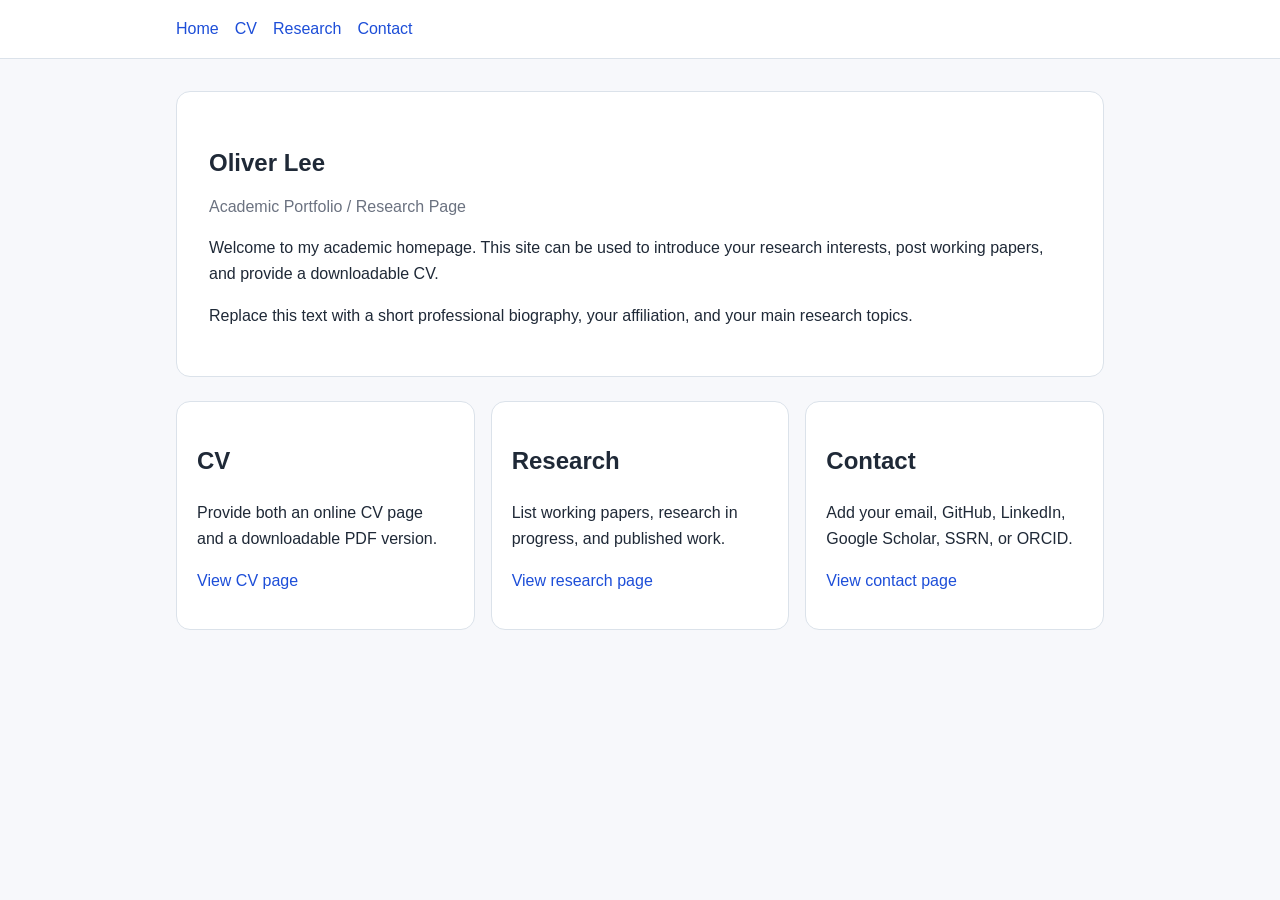
==== index.html @ 4c390fbf "first commit" ====
<!DOCTYPE html>
<html lang="en">
<head>
  <meta charset="UTF-8" />
  <meta name="viewport" content="width=device-width, initial-scale=1.0" />
  <title>Oliver Lee | Academic Portfolio</title>
  <link rel="stylesheet" href="assets/style.css" />
</head>
<body>
  <header class="site-header">
    <nav>
      <a href="index.html">Home</a>
      <a href="cv.html">CV</a>
      <a href="research.html">Research</a>
      <a href="contact.html">Contact</a>
    </nav>
  </header>

  <main class="container">
    <section class="hero">
      <h1>Oliver Lee</h1>
      <p class="tagline">Academic Portfolio / Research Page</p>
      <p>
        Welcome to my academic homepage. This site can be used to introduce your
        research interests, post working papers, and provide a downloadable CV.
      </p>
      <p>
        Replace this text with a short professional biography, your affiliation,
        and your main research topics.
      </p>
    </section>

    <section class="card-grid">
      <article class="card">
        <h2>CV</h2>
        <p>Provide both an online CV page and a downloadable PDF version.</p>
        <p><a href="cv.html">View CV page</a></p>
      </article>

      <article class="card">
        <h2>Research</h2>
        <p>List working papers, research in progress, and published work.</p>
        <p><a href="research.html">View research page</a></p>
      </article>

      <article class="card">
        <h2>Contact</h2>
        <p>Add your email, GitHub, LinkedIn, Google Scholar, SSRN, or ORCID.</p>
        <p><a href="contact.html">View contact page</a></p>
      </article>
    </section>
  </main>
</body>
</html>
---- assets/style.css ----
:root {
  --bg: #f7f8fb;
  --text: #1f2937;
  --muted: #6b7280;
  --card: #ffffff;
  --border: #dbe2ea;
  --link: #1d4ed8;
}

* { box-sizing: border-box; }
body {
  margin: 0;
  font-family: -apple-system, BlinkMacSystemFont, "Segoe UI", Roboto, Helvetica, Arial, sans-serif;
  background: var(--bg);
  color: var(--text);
  line-height: 1.6;
}
.site-header {
  background: #fff;
  border-bottom: 1px solid var(--border);
}
nav {
  max-width: 960px;
  margin: 0 auto;
  padding: 1rem;
  display: flex;
  gap: 1rem;
}
a { color: var(--link); text-decoration: none; }
a:hover { text-decoration: underline; }
.container {
  max-width: 960px;
  margin: 0 auto;
  padding: 2rem 1rem 4rem;
}
.narrow { max-width: 760px; }
.hero {
  background: var(--card);
  border: 1px solid var(--border);
  border-radius: 14px;
  padding: 2rem;
}
.tagline { color: var(--muted); margin-top: -0.5rem; }
.card-grid {
  display: grid;
  grid-template-columns: repeat(auto-fit, minmax(220px, 1fr));
  gap: 1rem;
  margin-top: 1.5rem;
}
.card, .paper {
  background: var(--card);
  border: 1px solid var(--border);
  border-radius: 14px;
  padding: 1.25rem;
}
code {
  background: #eef2ff;
  padding: 0.15rem 0.35rem;
  border-radius: 6px;
}
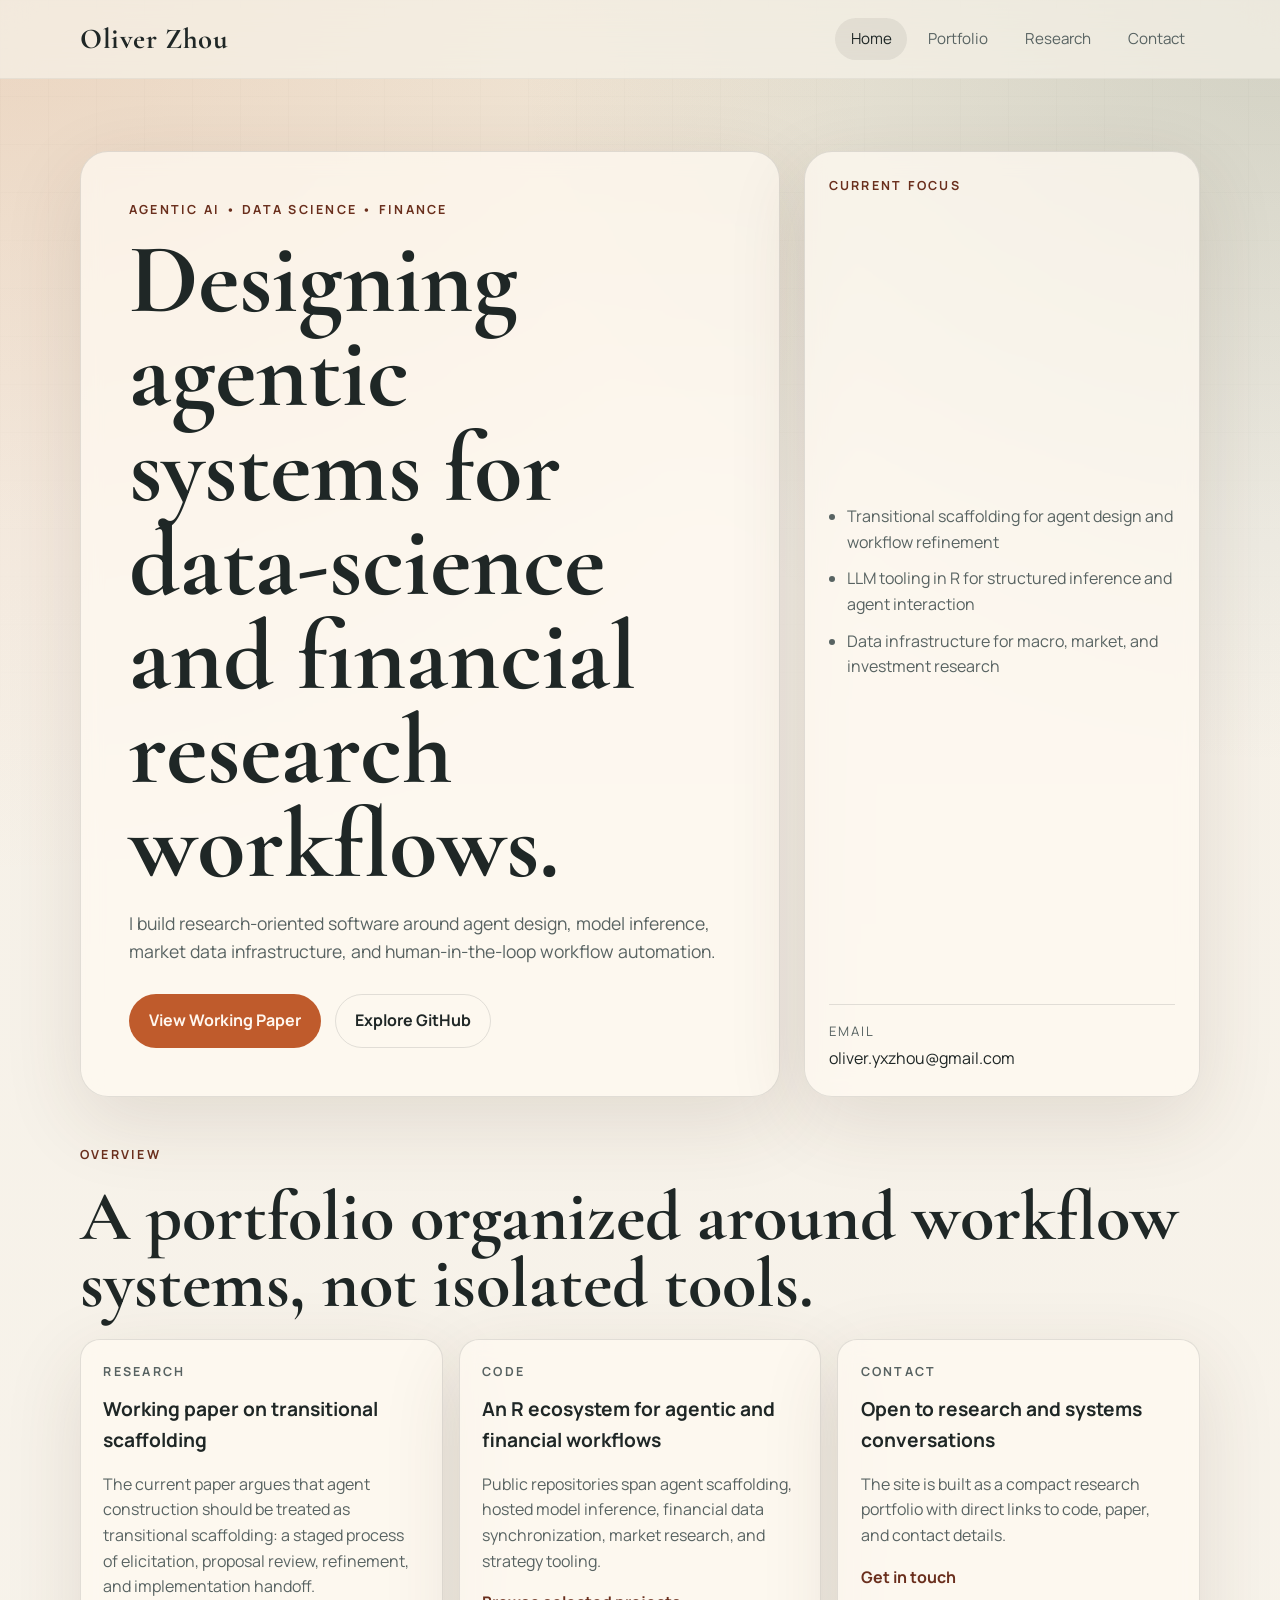
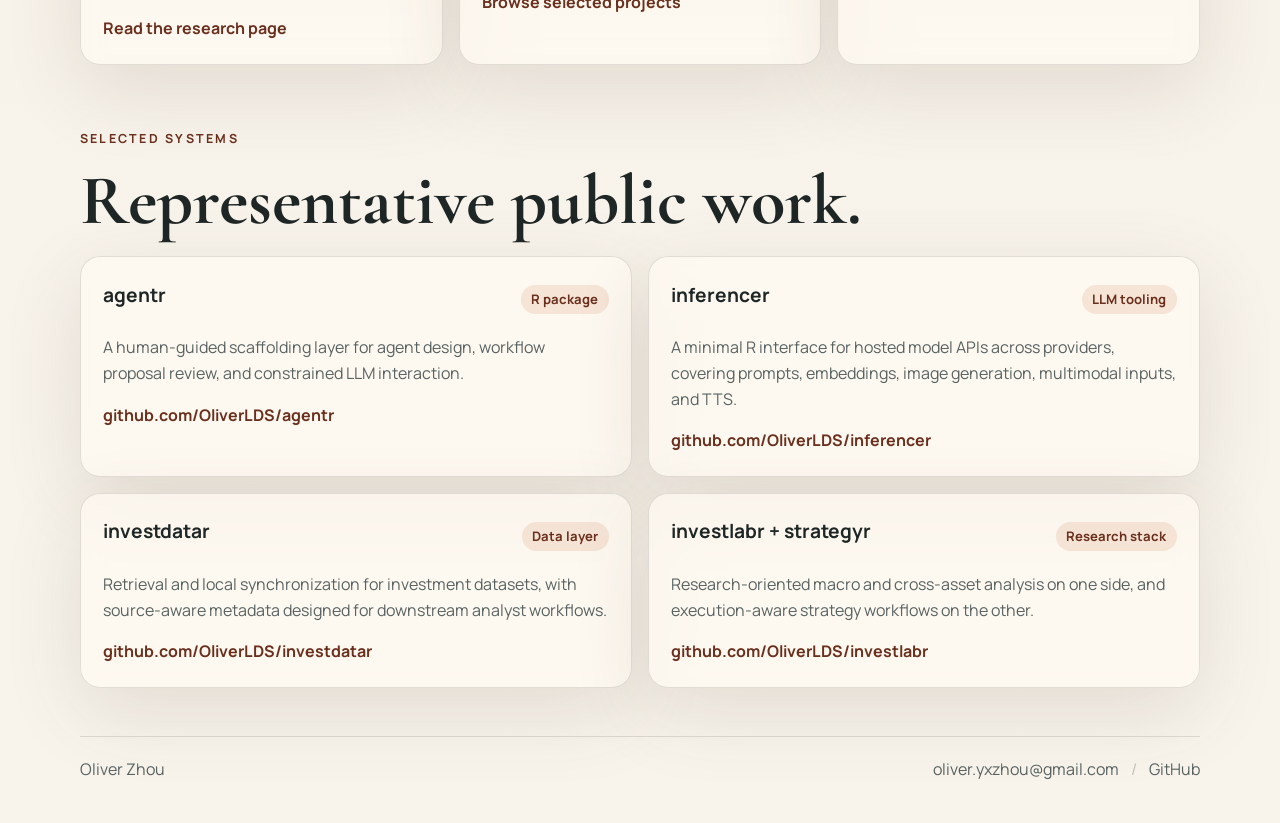
==== commit d1506563: "Refactor site into portfolio homepage" ====
--- a/index.html
+++ b/index.html
@@ -3,52 +3,170 @@
 <head>
   <meta charset="UTF-8" />
   <meta name="viewport" content="width=device-width, initial-scale=1.0" />
-  <title>Oliver Lee | Academic Portfolio</title>
+  <title>Oliver Zhou | Portfolio</title>
+  <meta
+    name="description"
+    content="Oliver Zhou builds agentic AI systems for data science, financial research, and workflow automation."
+  />
+  <link rel="preconnect" href="https://fonts.googleapis.com" />
+  <link rel="preconnect" href="https://fonts.gstatic.com" crossorigin />
+  <link
+    href="https://fonts.googleapis.com/css2?family=Manrope:wght@400;500;600;700;800&amp;family=Cormorant+Garamond:wght@500;600;700&amp;display=swap"
+    rel="stylesheet"
+  />
   <link rel="stylesheet" href="assets/style.css" />
 </head>
 <body>
   <header class="site-header">
-    <nav>
-      <a href="index.html">Home</a>
-      <a href="cv.html">CV</a>
-      <a href="research.html">Research</a>
-      <a href="contact.html">Contact</a>
+    <nav class="site-nav">
+      <a class="brand" href="index.html">Oliver Zhou</a>
+      <div class="nav-links">
+        <a href="index.html" aria-current="page">Home</a>
+        <a href="cv.html">Portfolio</a>
+        <a href="research.html">Research</a>
+        <a href="contact.html">Contact</a>
+      </div>
     </nav>
   </header>
 
-  <main class="container">
-    <section class="hero">
-      <h1>Oliver Lee</h1>
-      <p class="tagline">Academic Portfolio / Research Page</p>
-      <p>
-        Welcome to my academic homepage. This site can be used to introduce your
-        research interests, post working papers, and provide a downloadable CV.
-      </p>
-      <p>
-        Replace this text with a short professional biography, your affiliation,
-        and your main research topics.
-      </p>
+  <main>
+    <section class="hero-shell">
+      <div class="hero-grid container">
+        <div class="hero-copy reveal">
+          <p class="eyebrow">Agentic AI • Data Science • Finance</p>
+          <h1>Designing agentic systems for data-science and financial research workflows.</h1>
+          <p class="lead">
+            I build research-oriented software around agent design, model inference,
+            market data infrastructure, and human-in-the-loop workflow automation.
+          </p>
+          <div class="hero-actions">
+            <a class="button button-primary" href="research.html">View Working Paper</a>
+            <a class="button button-secondary" href="https://github.com/OliverLDS">Explore GitHub</a>
+          </div>
+        </div>
+
+        <aside class="hero-panel reveal">
+          <p class="panel-label">Current Focus</p>
+          <ul class="signal-list">
+            <li>Transitional scaffolding for agent design and workflow refinement</li>
+            <li>LLM tooling in R for structured inference and agent interaction</li>
+            <li>Data infrastructure for macro, market, and investment research</li>
+          </ul>
+          <div class="contact-chip">
+            <span>Email</span>
+            <a href="mailto:oliver.yxzhou@gmail.com">oliver.yxzhou@gmail.com</a>
+          </div>
+        </aside>
+      </div>
     </section>
 
-    <section class="card-grid">
-      <article class="card">
-        <h2>CV</h2>
-        <p>Provide both an online CV page and a downloadable PDF version.</p>
-        <p><a href="cv.html">View CV page</a></p>
-      </article>
+    <section class="container section">
+      <div class="section-heading reveal">
+        <p class="eyebrow">Overview</p>
+        <h2>A portfolio organized around workflow systems, not isolated tools.</h2>
+      </div>
 
-      <article class="card">
-        <h2>Research</h2>
-        <p>List working papers, research in progress, and published work.</p>
-        <p><a href="research.html">View research page</a></p>
-      </article>
+      <div class="feature-grid">
+        <article class="feature-card reveal">
+          <p class="card-kicker">Research</p>
+          <h3>Working paper on transitional scaffolding</h3>
+          <p>
+            The current paper argues that agent construction should be treated as
+            transitional scaffolding: a staged process of elicitation, proposal
+            review, refinement, and implementation handoff.
+          </p>
+          <a href="research.html">Read the research page</a>
+        </article>
 
-      <article class="card">
-        <h2>Contact</h2>
-        <p>Add your email, GitHub, LinkedIn, Google Scholar, SSRN, or ORCID.</p>
-        <p><a href="contact.html">View contact page</a></p>
-      </article>
+        <article class="feature-card reveal">
+          <p class="card-kicker">Code</p>
+          <h3>An R ecosystem for agentic and financial workflows</h3>
+          <p>
+            Public repositories span agent scaffolding, hosted model inference,
+            financial data synchronization, market research, and strategy tooling.
+          </p>
+          <a href="cv.html">Browse selected projects</a>
+        </article>
+
+        <article class="feature-card reveal">
+          <p class="card-kicker">Contact</p>
+          <h3>Open to research and systems conversations</h3>
+          <p>
+            The site is built as a compact research portfolio with direct links to
+            code, paper, and contact details.
+          </p>
+          <a href="contact.html">Get in touch</a>
+        </article>
+      </div>
+    </section>
+
+    <section class="container section">
+      <div class="section-heading reveal">
+        <p class="eyebrow">Selected Systems</p>
+        <h2>Representative public work.</h2>
+      </div>
+
+      <div class="project-grid">
+        <article class="project-card reveal">
+          <div class="project-topline">
+            <h3>agentr</h3>
+            <span>R package</span>
+          </div>
+          <p>
+            A human-guided scaffolding layer for agent design, workflow proposal
+            review, and constrained LLM interaction.
+          </p>
+          <a href="https://github.com/OliverLDS/agentr">github.com/OliverLDS/agentr</a>
+        </article>
+
+        <article class="project-card reveal">
+          <div class="project-topline">
+            <h3>inferencer</h3>
+            <span>LLM tooling</span>
+          </div>
+          <p>
+            A minimal R interface for hosted model APIs across providers, covering
+            prompts, embeddings, image generation, multimodal inputs, and TTS.
+          </p>
+          <a href="https://github.com/OliverLDS/inferencer">github.com/OliverLDS/inferencer</a>
+        </article>
+
+        <article class="project-card reveal">
+          <div class="project-topline">
+            <h3>investdatar</h3>
+            <span>Data layer</span>
+          </div>
+          <p>
+            Retrieval and local synchronization for investment datasets, with
+            source-aware metadata designed for downstream analyst workflows.
+          </p>
+          <a href="https://github.com/OliverLDS/investdatar">github.com/OliverLDS/investdatar</a>
+        </article>
+
+        <article class="project-card reveal">
+          <div class="project-topline">
+            <h3>investlabr + strategyr</h3>
+            <span>Research stack</span>
+          </div>
+          <p>
+            Research-oriented macro and cross-asset analysis on one side, and
+            execution-aware strategy workflows on the other.
+          </p>
+          <a href="https://github.com/OliverLDS/investlabr">github.com/OliverLDS/investlabr</a>
+        </article>
+      </div>
     </section>
   </main>
+
+  <footer class="site-footer">
+    <div class="container footer-inner">
+      <p>Oliver Zhou</p>
+      <p>
+        <a href="mailto:oliver.yxzhou@gmail.com">oliver.yxzhou@gmail.com</a>
+        <span class="footer-sep">/</span>
+        <a href="https://github.com/OliverLDS">GitHub</a>
+      </p>
+    </div>
+  </footer>
 </body>
 </html>
--- a/assets/style.css
+++ b/assets/style.css
@@ -1,60 +1,469 @@
 :root {
-  --bg: #f7f8fb;
-  --text: #1f2937;
-  --muted: #6b7280;
-  --card: #ffffff;
-  --border: #dbe2ea;
-  --link: #1d4ed8;
-}
-
-* { box-sizing: border-box; }
+  --bg: #f6f1e8;
+  --surface: rgba(255, 250, 242, 0.72);
+  --surface-strong: #fffaf2;
+  --surface-dark: #1f2d2a;
+  --text: #1f2726;
+  --muted: #586362;
+  --line: rgba(31, 39, 38, 0.12);
+  --accent: #bf5b2c;
+  --accent-soft: rgba(191, 91, 44, 0.13);
+  --accent-deep: #6a2f1d;
+  --shadow: 0 24px 80px rgba(71, 49, 30, 0.12);
+  --radius-lg: 28px;
+  --radius-md: 20px;
+  --radius-sm: 14px;
+  --container: 1120px;
+}
+
+* {
+  box-sizing: border-box;
+}
+
+html {
+  scroll-behavior: smooth;
+}
+
 body {
   margin: 0;
-  font-family: -apple-system, BlinkMacSystemFont, "Segoe UI", Roboto, Helvetica, Arial, sans-serif;
-  background: var(--bg);
   color: var(--text);
+  font-family: "Manrope", "Avenir Next", "Helvetica Neue", sans-serif;
   line-height: 1.6;
-}
+  background:
+    radial-gradient(circle at top left, rgba(214, 131, 87, 0.18), transparent 32%),
+    radial-gradient(circle at top right, rgba(53, 89, 83, 0.16), transparent 28%),
+    linear-gradient(180deg, #efe7d7 0%, #f6f1e8 22%, #f8f4ec 100%);
+  min-height: 100vh;
+}
+
+body::before {
+  content: "";
+  position: fixed;
+  inset: 0;
+  pointer-events: none;
+  background-image:
+    linear-gradient(rgba(31, 39, 38, 0.03) 1px, transparent 1px),
+    linear-gradient(90deg, rgba(31, 39, 38, 0.03) 1px, transparent 1px);
+  background-size: 48px 48px;
+  mask-image: linear-gradient(180deg, rgba(0, 0, 0, 0.42), transparent 92%);
+}
+
+a {
+  color: inherit;
+  text-decoration: none;
+}
+
+a:hover {
+  color: var(--accent-deep);
+}
+
+code {
+  padding: 0.15rem 0.45rem;
+  border-radius: 999px;
+  background: rgba(31, 39, 38, 0.06);
+  font-size: 0.95em;
+}
+
+.container {
+  width: min(var(--container), calc(100% - 2rem));
+  margin: 0 auto;
+}
+
 .site-header {
-  background: #fff;
-  border-bottom: 1px solid var(--border);
-}
-nav {
-  max-width: 960px;
+  position: sticky;
+  top: 0;
+  z-index: 10;
+  backdrop-filter: blur(16px);
+  background: rgba(246, 241, 232, 0.72);
+  border-bottom: 1px solid rgba(31, 39, 38, 0.06);
+}
+
+.site-nav {
+  width: min(var(--container), calc(100% - 2rem));
   margin: 0 auto;
-  padding: 1rem;
-  display: flex;
-  gap: 1rem;
-}
-a { color: var(--link); text-decoration: none; }
-a:hover { text-decoration: underline; }
-.container {
-  max-width: 960px;
-  margin: 0 auto;
-  padding: 2rem 1rem 4rem;
-}
-.narrow { max-width: 760px; }
-.hero {
-  background: var(--card);
-  border: 1px solid var(--border);
-  border-radius: 14px;
+  padding: 1rem 0;
+  display: flex;
+  align-items: center;
+  justify-content: space-between;
+  gap: 1rem;
+}
+
+.brand {
+  font-family: "Cormorant Garamond", Georgia, serif;
+  font-size: 1.8rem;
+  font-weight: 700;
+  letter-spacing: 0.02em;
+}
+
+.nav-links {
+  display: flex;
+  align-items: center;
+  gap: 0.4rem;
+  flex-wrap: wrap;
+}
+
+.nav-links a {
+  padding: 0.55rem 0.95rem;
+  border-radius: 999px;
+  color: var(--muted);
+  font-size: 0.95rem;
+}
+
+.nav-links a[aria-current="page"] {
+  background: rgba(31, 39, 38, 0.07);
+  color: var(--text);
+}
+
+.hero-shell {
+  padding: 4.5rem 0 2rem;
+}
+
+.hero-grid {
+  display: grid;
+  grid-template-columns: minmax(0, 1.5fr) minmax(280px, 0.85fr);
+  gap: 1.5rem;
+  align-items: stretch;
+}
+
+.hero-copy,
+.hero-panel,
+.feature-card,
+.project-card,
+.stack-card,
+.paper-highlight,
+.contact-card,
+.page-intro {
+  background: var(--surface);
+  border: 1px solid var(--line);
+  box-shadow: var(--shadow);
+  backdrop-filter: blur(10px);
+}
+
+.hero-copy {
+  padding: 3rem;
+  border-radius: var(--radius-lg);
+}
+
+.hero-copy h1,
+.page-intro h1,
+.section-heading h2,
+.paper-highlight h2,
+.contact-card h2 {
+  font-family: "Cormorant Garamond", Georgia, serif;
+  line-height: 0.95;
+  margin: 0;
+}
+
+.hero-copy h1 {
+  font-size: clamp(3.25rem, 9vw, 6.2rem);
+  max-width: 11ch;
+}
+
+.eyebrow,
+.card-kicker,
+.panel-label,
+.paper-status {
+  margin: 0 0 0.75rem;
+  text-transform: uppercase;
+  letter-spacing: 0.18em;
+  font-size: 0.78rem;
+  color: var(--accent-deep);
+  font-weight: 700;
+}
+
+.lead {
+  font-size: 1.1rem;
+  color: var(--muted);
+  max-width: 58ch;
+}
+
+.hero-actions,
+.link-row {
+  display: flex;
+  flex-wrap: wrap;
+  gap: 0.85rem;
+  margin-top: 1.8rem;
+}
+
+.button {
+  display: inline-flex;
+  align-items: center;
+  justify-content: center;
+  min-height: 3rem;
+  padding: 0.8rem 1.2rem;
+  border-radius: 999px;
+  border: 1px solid transparent;
+  font-weight: 700;
+}
+
+.button-primary {
+  background: var(--accent);
+  color: #fff7ef;
+}
+
+.button-primary:hover {
+  color: #fff7ef;
+  background: var(--accent-deep);
+}
+
+.button-secondary {
+  background: transparent;
+  border-color: var(--line);
+}
+
+.hero-panel {
+  padding: 1.5rem;
+  border-radius: var(--radius-lg);
+  display: flex;
+  flex-direction: column;
+  justify-content: space-between;
+}
+
+.signal-list {
+  margin: 0;
+  padding-left: 1.15rem;
+  color: var(--muted);
+}
+
+.signal-list li + li {
+  margin-top: 0.7rem;
+}
+
+.contact-chip {
+  margin-top: 1.75rem;
+  padding-top: 1rem;
+  border-top: 1px solid var(--line);
+  display: grid;
+  gap: 0.25rem;
+}
+
+.contact-chip span {
+  font-size: 0.82rem;
+  text-transform: uppercase;
+  letter-spacing: 0.16em;
+  color: var(--muted);
+}
+
+.section,
+.page-shell {
+  padding: 1rem 0 3rem;
+}
+
+.page-shell {
+  padding-top: 3rem;
+}
+
+.section-heading {
+  display: grid;
+  gap: 0.45rem;
+  margin-bottom: 1.35rem;
+}
+
+.section-heading.compact h2 {
+  font-size: clamp(2rem, 5vw, 3.2rem);
+}
+
+.section-heading h2,
+.page-intro h1,
+.paper-highlight h2 {
+  font-size: clamp(2.5rem, 7vw, 4.4rem);
+}
+
+.feature-grid,
+.project-grid,
+.contact-grid {
+  display: grid;
+  grid-template-columns: repeat(3, minmax(0, 1fr));
+  gap: 1rem;
+}
+
+.project-grid {
+  grid-template-columns: repeat(2, minmax(0, 1fr));
+}
+
+.feature-card,
+.project-card,
+.contact-card {
+  border-radius: var(--radius-md);
+  padding: 1.4rem;
+}
+
+.feature-card h3,
+.project-card h3,
+.stack-card h3 {
+  margin: 0 0 0.55rem;
+  font-size: 1.2rem;
+}
+
+.feature-card p,
+.project-card p,
+.stack-card p,
+.paper-highlight p,
+.contact-card p,
+.page-intro p {
+  color: var(--muted);
+}
+
+.project-topline {
+  display: flex;
+  align-items: center;
+  justify-content: space-between;
+  gap: 1rem;
+}
+
+.project-topline span {
+  padding: 0.25rem 0.65rem;
+  border-radius: 999px;
+  background: var(--accent-soft);
+  color: var(--accent-deep);
+  font-size: 0.82rem;
+  font-weight: 700;
+}
+
+.pill-row {
+  display: flex;
+  flex-wrap: wrap;
+  gap: 0.75rem;
+}
+
+.pill {
+  padding: 0.7rem 0.95rem;
+  border-radius: 999px;
+  background: rgba(31, 39, 38, 0.06);
+  border: 1px solid rgba(31, 39, 38, 0.07);
+  font-size: 0.95rem;
+}
+
+.stack-list {
+  display: grid;
+  gap: 1rem;
+}
+
+.stack-card {
+  border-radius: var(--radius-md);
+  padding: 1.35rem 1.45rem;
+  display: flex;
+  align-items: start;
+  justify-content: space-between;
+  gap: 1rem;
+}
+
+.stack-card a,
+.feature-card a,
+.project-card a,
+.contact-card a {
+  color: var(--accent-deep);
+  font-weight: 700;
+}
+
+.paper-highlight {
+  border-radius: var(--radius-lg);
   padding: 2rem;
 }
-.tagline { color: var(--muted); margin-top: -0.5rem; }
-.card-grid {
-  display: grid;
-  grid-template-columns: repeat(auto-fit, minmax(220px, 1fr));
-  gap: 1rem;
-  margin-top: 1.5rem;
-}
-.card, .paper {
-  background: var(--card);
-  border: 1px solid var(--border);
-  border-radius: 14px;
-  padding: 1.25rem;
-}
-code {
-  background: #eef2ff;
-  padding: 0.15rem 0.35rem;
-  border-radius: 6px;
-}
+
+.contact-card h2 {
+  font-size: clamp(2rem, 5vw, 3rem);
+  margin-bottom: 0.75rem;
+}
+
+.site-footer {
+  padding: 0 0 2.5rem;
+}
+
+.footer-inner {
+  padding-top: 1.25rem;
+  border-top: 1px solid var(--line);
+  display: flex;
+  align-items: center;
+  justify-content: space-between;
+  gap: 1rem;
+  color: var(--muted);
+}
+
+.footer-inner p {
+  margin: 0;
+}
+
+.footer-sep {
+  margin: 0 0.55rem;
+  color: rgba(31, 39, 38, 0.25);
+}
+
+.reveal {
+  opacity: 0;
+  transform: translateY(18px);
+  animation: rise 0.7s ease forwards;
+}
+
+.reveal:nth-child(2) {
+  animation-delay: 0.08s;
+}
+
+.reveal:nth-child(3) {
+  animation-delay: 0.16s;
+}
+
+.reveal:nth-child(4) {
+  animation-delay: 0.24s;
+}
+
+@keyframes rise {
+  to {
+    opacity: 1;
+    transform: translateY(0);
+  }
+}
+
+@media (max-width: 900px) {
+  .hero-grid,
+  .feature-grid,
+  .project-grid,
+  .contact-grid {
+    grid-template-columns: 1fr;
+  }
+
+  .stack-card,
+  .footer-inner,
+  .site-nav {
+    flex-direction: column;
+    align-items: flex-start;
+  }
+
+  .hero-copy {
+    padding: 2rem;
+  }
+}
+
+@media (max-width: 640px) {
+  .hero-shell {
+    padding-top: 2.5rem;
+  }
+
+  .brand {
+    font-size: 1.55rem;
+  }
+
+  .nav-links {
+    gap: 0.2rem;
+  }
+
+  .nav-links a {
+    padding: 0.5rem 0.7rem;
+  }
+
+  .hero-copy,
+  .hero-panel,
+  .feature-card,
+  .project-card,
+  .stack-card,
+  .paper-highlight,
+  .contact-card,
+  .page-intro {
+    padding: 1.2rem;
+  }
+
+  .button,
+  .pill {
+    width: 100%;
+  }
+}
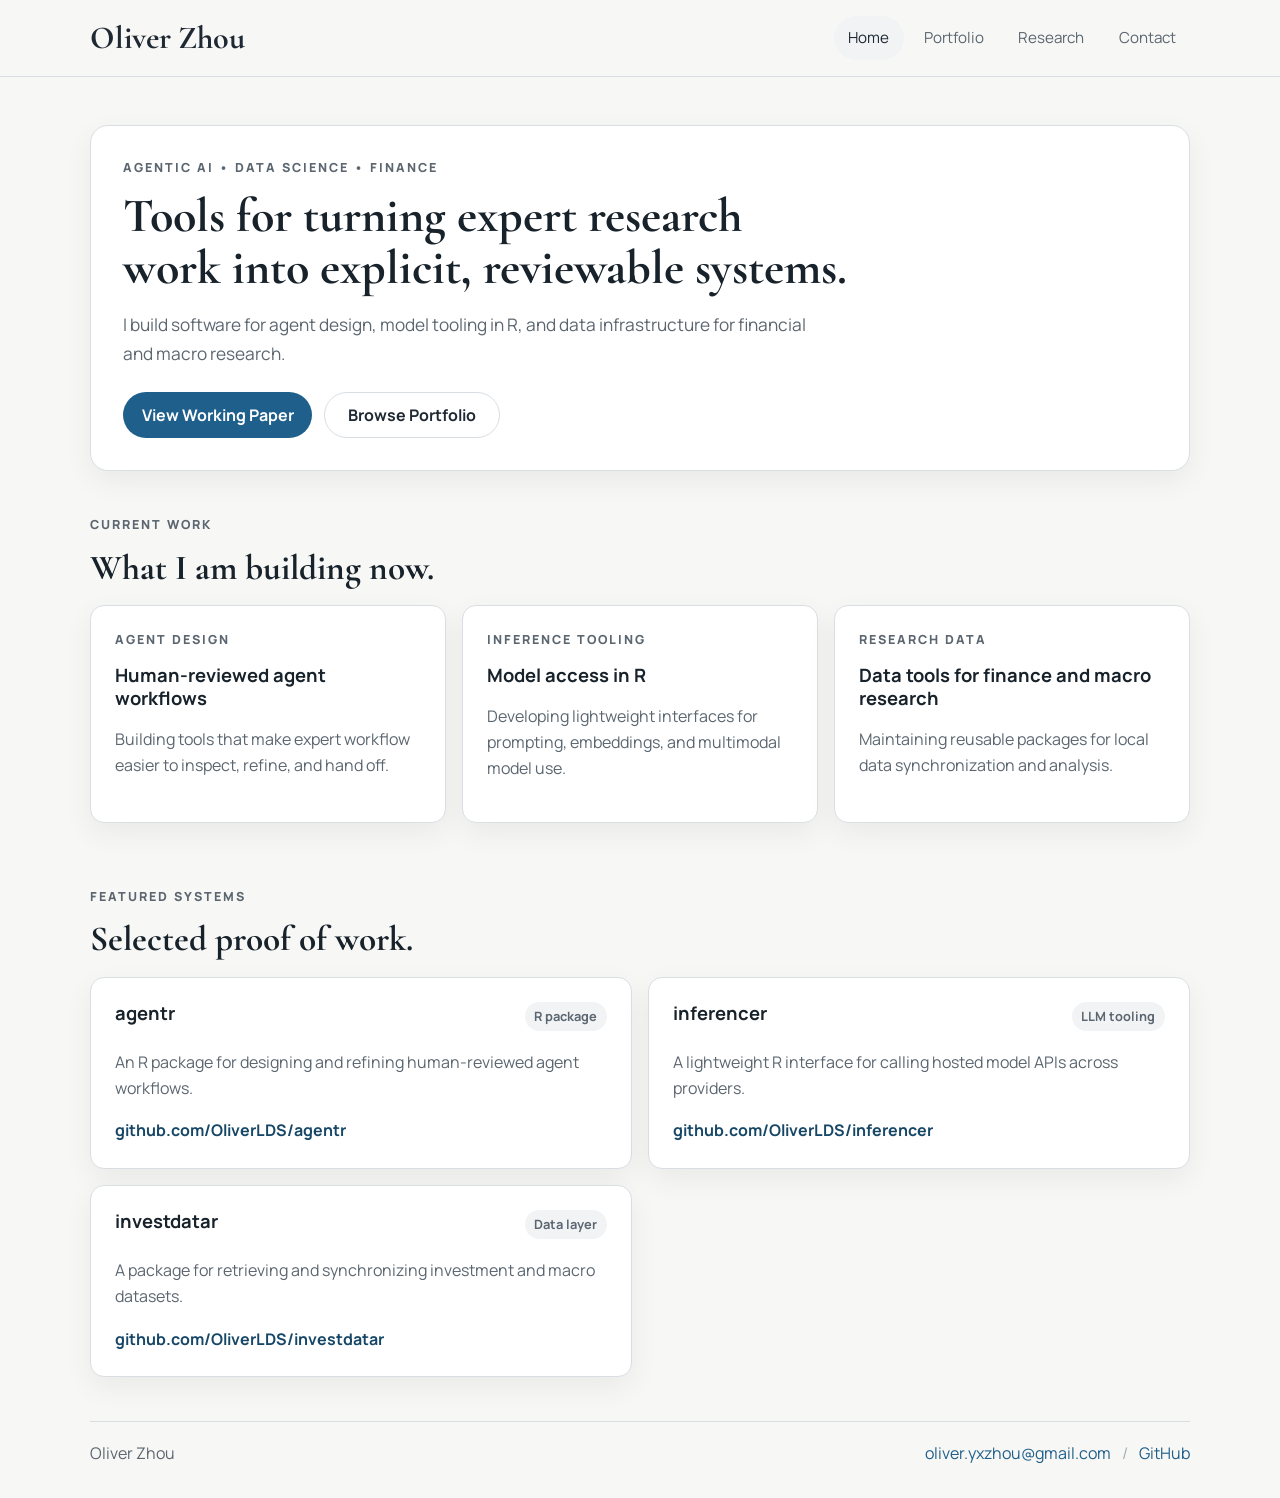
==== commit 2f2ce92f: "Trim page content and refine layout" ====
--- a/index.html
+++ b/index.html
@@ -6,7 +6,7 @@
   <title>Oliver Zhou | Portfolio</title>
   <meta
     name="description"
-    content="Oliver Zhou builds agentic AI systems for data science, financial research, and workflow automation."
+    content="Oliver Zhou builds tools for agent design, model tooling in R, and research data infrastructure."
   />
   <link rel="preconnect" href="https://fonts.googleapis.com" />
   <link rel="preconnect" href="https://fonts.gstatic.com" crossorigin />
@@ -31,79 +31,61 @@
 
   <main>
     <section class="hero-shell">
-      <div class="hero-grid container">
+      <div class="container">
         <div class="hero-copy reveal">
           <p class="eyebrow">Agentic AI • Data Science • Finance</p>
-          <h1>Designing agentic systems for data-science and financial research workflows.</h1>
+          <h1>Tools for turning expert research work into explicit, reviewable systems.</h1>
           <p class="lead">
-            I build research-oriented software around agent design, model inference,
-            market data infrastructure, and human-in-the-loop workflow automation.
+            I build software for agent design, model tooling in R, and data infrastructure
+            for financial and macro research.
           </p>
           <div class="hero-actions">
             <a class="button button-primary" href="research.html">View Working Paper</a>
-            <a class="button button-secondary" href="https://github.com/OliverLDS">Explore GitHub</a>
+            <a class="button button-secondary" href="cv.html">Browse Portfolio</a>
           </div>
         </div>
-
-        <aside class="hero-panel reveal">
-          <p class="panel-label">Current Focus</p>
-          <ul class="signal-list">
-            <li>Transitional scaffolding for agent design and workflow refinement</li>
-            <li>LLM tooling in R for structured inference and agent interaction</li>
-            <li>Data infrastructure for macro, market, and investment research</li>
-          </ul>
-          <div class="contact-chip">
-            <span>Email</span>
-            <a href="mailto:oliver.yxzhou@gmail.com">oliver.yxzhou@gmail.com</a>
-          </div>
-        </aside>
       </div>
     </section>
 
     <section class="container section">
       <div class="section-heading reveal">
-        <p class="eyebrow">Overview</p>
-        <h2>A portfolio organized around workflow systems, not isolated tools.</h2>
+        <p class="eyebrow">Current Work</p>
+        <h2>What I am building now.</h2>
       </div>
 
       <div class="feature-grid">
         <article class="feature-card reveal">
-          <p class="card-kicker">Research</p>
-          <h3>Working paper on transitional scaffolding</h3>
+          <p class="card-kicker">Agent Design</p>
+          <h3>Human-reviewed agent workflows</h3>
           <p>
-            The current paper argues that agent construction should be treated as
-            transitional scaffolding: a staged process of elicitation, proposal
-            review, refinement, and implementation handoff.
+            Building tools that make expert workflow easier to inspect, refine,
+            and hand off.
           </p>
-          <a href="research.html">Read the research page</a>
         </article>
 
         <article class="feature-card reveal">
-          <p class="card-kicker">Code</p>
-          <h3>An R ecosystem for agentic and financial workflows</h3>
+          <p class="card-kicker">Inference Tooling</p>
+          <h3>Model access in R</h3>
           <p>
-            Public repositories span agent scaffolding, hosted model inference,
-            financial data synchronization, market research, and strategy tooling.
+            Developing lightweight interfaces for prompting, embeddings, and
+            multimodal model use.
           </p>
-          <a href="cv.html">Browse selected projects</a>
         </article>
 
         <article class="feature-card reveal">
-          <p class="card-kicker">Contact</p>
-          <h3>Open to research and systems conversations</h3>
+          <p class="card-kicker">Research Data</p>
+          <h3>Data tools for finance and macro research</h3>
           <p>
-            The site is built as a compact research portfolio with direct links to
-            code, paper, and contact details.
+            Maintaining reusable packages for local data synchronization and analysis.
           </p>
-          <a href="contact.html">Get in touch</a>
         </article>
       </div>
     </section>
 
     <section class="container section">
       <div class="section-heading reveal">
-        <p class="eyebrow">Selected Systems</p>
-        <h2>Representative public work.</h2>
+        <p class="eyebrow">Featured Systems</p>
+        <h2>Selected proof of work.</h2>
       </div>
 
       <div class="project-grid">
@@ -112,10 +94,7 @@
             <h3>agentr</h3>
             <span>R package</span>
           </div>
-          <p>
-            A human-guided scaffolding layer for agent design, workflow proposal
-            review, and constrained LLM interaction.
-          </p>
+          <p>An R package for designing and refining human-reviewed agent workflows.</p>
           <a href="https://github.com/OliverLDS/agentr">github.com/OliverLDS/agentr</a>
         </article>
 
@@ -124,10 +103,7 @@
             <h3>inferencer</h3>
             <span>LLM tooling</span>
           </div>
-          <p>
-            A minimal R interface for hosted model APIs across providers, covering
-            prompts, embeddings, image generation, multimodal inputs, and TTS.
-          </p>
+          <p>A lightweight R interface for calling hosted model APIs across providers.</p>
           <a href="https://github.com/OliverLDS/inferencer">github.com/OliverLDS/inferencer</a>
         </article>
 
@@ -136,23 +112,8 @@
             <h3>investdatar</h3>
             <span>Data layer</span>
           </div>
-          <p>
-            Retrieval and local synchronization for investment datasets, with
-            source-aware metadata designed for downstream analyst workflows.
-          </p>
+          <p>A package for retrieving and synchronizing investment and macro datasets.</p>
           <a href="https://github.com/OliverLDS/investdatar">github.com/OliverLDS/investdatar</a>
-        </article>
-
-        <article class="project-card reveal">
-          <div class="project-topline">
-            <h3>investlabr + strategyr</h3>
-            <span>Research stack</span>
-          </div>
-          <p>
-            Research-oriented macro and cross-asset analysis on one side, and
-            execution-aware strategy workflows on the other.
-          </p>
-          <a href="https://github.com/OliverLDS/investlabr">github.com/OliverLDS/investlabr</a>
         </article>
       </div>
     </section>
--- a/assets/style.css
+++ b/assets/style.css
@@ -1,86 +1,121 @@
 :root {
-  --bg: #f6f1e8;
-  --surface: rgba(255, 250, 242, 0.72);
-  --surface-strong: #fffaf2;
-  --surface-dark: #1f2d2a;
-  --text: #1f2726;
-  --muted: #586362;
-  --line: rgba(31, 39, 38, 0.12);
-  --accent: #bf5b2c;
-  --accent-soft: rgba(191, 91, 44, 0.13);
-  --accent-deep: #6a2f1d;
-  --shadow: 0 24px 80px rgba(71, 49, 30, 0.12);
-  --radius-lg: 28px;
-  --radius-md: 20px;
-  --radius-sm: 14px;
-  --container: 1120px;
-}
-
-* {
+  --bg: #f7f7f5;
+  --surface: #ffffff;
+  --surface-muted: #f1f3f5;
+  --text: #1f2933;
+  --text-strong: #18222b;
+  --muted: #5b6670;
+  --border: #d9dee3;
+  --border-strong: #c8d0d8;
+  --accent: #1f5f8b;
+  --accent-strong: #174766;
+  --accent-soft: rgba(31, 95, 139, 0.12);
+  --shadow-sm: 0 4px 14px rgba(15, 23, 42, 0.04);
+  --shadow: 0 10px 30px rgba(15, 23, 42, 0.06);
+
+  --radius-lg: 18px;
+  --radius-md: 14px;
+  --radius-sm: 10px;
+  --radius-pill: 999px;
+
+  --container: 1100px;
+  --page-gutter: 1rem;
+  --section-gap: clamp(2rem, 4vw, 3.5rem);
+  --card-pad: clamp(1.2rem, 1rem + 0.8vw, 1.5rem);
+  --hero-pad: clamp(1.4rem, 1rem + 1.8vw, 2rem);
+
+  --transition-fast: 160ms ease;
+  --transition-base: 220ms ease;
+  --focus-ring: 0 0 0 3px rgba(31, 95, 139, 0.18);
+}
+
+*,
+*::before,
+*::after {
   box-sizing: border-box;
 }
 
 html {
   scroll-behavior: smooth;
+  -webkit-text-size-adjust: 100%;
 }
 
 body {
   margin: 0;
+  min-width: 320px;
+  background: var(--bg);
   color: var(--text);
-  font-family: "Manrope", "Avenir Next", "Helvetica Neue", sans-serif;
-  line-height: 1.6;
-  background:
-    radial-gradient(circle at top left, rgba(214, 131, 87, 0.18), transparent 32%),
-    radial-gradient(circle at top right, rgba(53, 89, 83, 0.16), transparent 28%),
-    linear-gradient(180deg, #efe7d7 0%, #f6f1e8 22%, #f8f4ec 100%);
-  min-height: 100vh;
-}
-
-body::before {
-  content: "";
-  position: fixed;
-  inset: 0;
-  pointer-events: none;
-  background-image:
-    linear-gradient(rgba(31, 39, 38, 0.03) 1px, transparent 1px),
-    linear-gradient(90deg, rgba(31, 39, 38, 0.03) 1px, transparent 1px);
-  background-size: 48px 48px;
-  mask-image: linear-gradient(180deg, rgba(0, 0, 0, 0.42), transparent 92%);
+  font-family: "Manrope", "Segoe UI", Helvetica, Arial, sans-serif;
+  line-height: 1.65;
+  text-rendering: optimizeLegibility;
+  -webkit-font-smoothing: antialiased;
+  overflow-wrap: break-word;
+}
+
+img,
+picture,
+svg,
+video,
+canvas {
+  display: block;
+  max-width: 100%;
+}
+
+a,
+.button,
+.nav-links a,
+.project-topline span,
+.pill {
+  transition:
+    color var(--transition-fast),
+    background-color var(--transition-fast),
+    border-color var(--transition-fast),
+    box-shadow var(--transition-fast),
+    transform var(--transition-fast);
 }
 
 a {
-  color: inherit;
+  color: var(--accent);
   text-decoration: none;
+  text-underline-offset: 0.14em;
 }
 
 a:hover {
-  color: var(--accent-deep);
+  color: var(--accent-strong);
+  text-decoration: underline;
+}
+
+a:focus-visible,
+button:focus-visible,
+.button:focus-visible,
+.nav-links a:focus-visible {
+  outline: none;
+  box-shadow: var(--focus-ring);
 }
 
 code {
-  padding: 0.15rem 0.45rem;
-  border-radius: 999px;
-  background: rgba(31, 39, 38, 0.06);
+  padding: 0.15rem 0.4rem;
+  border-radius: 6px;
+  background: var(--surface-muted);
   font-size: 0.95em;
 }
 
-.container {
-  width: min(var(--container), calc(100% - 2rem));
-  margin: 0 auto;
+.container,
+.site-nav {
+  width: min(var(--container), calc(100% - (var(--page-gutter) * 2)));
+  margin-inline: auto;
 }
 
 .site-header {
   position: sticky;
   top: 0;
   z-index: 10;
-  backdrop-filter: blur(16px);
-  background: rgba(246, 241, 232, 0.72);
-  border-bottom: 1px solid rgba(31, 39, 38, 0.06);
+  background: rgba(247, 247, 245, 0.92);
+  border-bottom: 1px solid var(--border);
+  backdrop-filter: blur(10px);
 }
 
 .site-nav {
-  width: min(var(--container), calc(100% - 2rem));
-  margin: 0 auto;
   padding: 1rem 0;
   display: flex;
   align-items: center;
@@ -90,42 +125,60 @@
 
 .brand {
   font-family: "Cormorant Garamond", Georgia, serif;
-  font-size: 1.8rem;
+  font-size: clamp(1.7rem, 1.25rem + 1.2vw, 2rem);
   font-weight: 700;
-  letter-spacing: 0.02em;
+  line-height: 1.05;
+  color: var(--text);
 }
 
 .nav-links {
   display: flex;
   align-items: center;
-  gap: 0.4rem;
+  justify-content: flex-end;
+  gap: 0.35rem;
   flex-wrap: wrap;
 }
 
 .nav-links a {
-  padding: 0.55rem 0.95rem;
-  border-radius: 999px;
+  display: inline-flex;
+  align-items: center;
+  justify-content: center;
+  min-height: 2.75rem;
+  padding: 0.55rem 0.9rem;
+  border-radius: var(--radius-pill);
   color: var(--muted);
   font-size: 0.95rem;
-}
-
+  line-height: 1.2;
+}
+
+.nav-links a:hover,
 .nav-links a[aria-current="page"] {
-  background: rgba(31, 39, 38, 0.07);
+  background: var(--surface-muted);
   color: var(--text);
 }
 
 .hero-shell {
-  padding: 4.5rem 0 2rem;
+  padding: clamp(2rem, 4vw, 3rem) 0 1.5rem;
 }
 
 .hero-grid {
   display: grid;
-  grid-template-columns: minmax(0, 1.5fr) minmax(280px, 0.85fr);
-  gap: 1.5rem;
-  align-items: stretch;
-}
-
-.hero-copy,
+  grid-template-columns: minmax(0, 1.55fr) minmax(280px, 0.85fr);
+  gap: 1.25rem;
+  align-items: start;
+}
+
+:is(.hero-copy, .hero-panel, .feature-card, .project-card, .stack-card, .paper-highlight, .contact-card, .page-intro) {
+  background: var(--surface);
+  border: 1px solid var(--border);
+  border-radius: var(--radius-lg);
+  box-shadow: var(--shadow);
+}
+
+.hero-copy {
+  padding: var(--hero-pad);
+}
+
 .hero-panel,
 .feature-card,
 .project-card,
@@ -133,15 +186,11 @@
 .paper-highlight,
 .contact-card,
 .page-intro {
-  background: var(--surface);
-  border: 1px solid var(--line);
-  box-shadow: var(--shadow);
-  backdrop-filter: blur(10px);
-}
-
-.hero-copy {
-  padding: 3rem;
-  border-radius: var(--radius-lg);
+  padding: var(--card-pad);
+}
+
+.page-intro {
+  margin-bottom: 1.25rem;
 }
 
 .hero-copy h1,
@@ -149,96 +198,130 @@
 .section-heading h2,
 .paper-highlight h2,
 .contact-card h2 {
+  margin: 0;
   font-family: "Cormorant Garamond", Georgia, serif;
-  line-height: 0.95;
-  margin: 0;
+  font-weight: 700;
+  line-height: 1.08;
+  color: var(--text-strong);
+  text-wrap: balance;
 }
 
 .hero-copy h1 {
-  font-size: clamp(3.25rem, 9vw, 6.2rem);
-  max-width: 11ch;
+  font-size: clamp(2rem, 1.45rem + 2.4vw, 3rem);
+}
+
+.page-intro h1,
+.section-heading h2,
+.paper-highlight h2 {
+  font-size: clamp(1.75rem, 1.35rem + 1.3vw, 2.2rem);
+}
+
+.section-heading.compact h2 {
+  font-size: clamp(1.35rem, 1.15rem + 0.8vw, 1.7rem);
+}
+
+.contact-card h2 {
+  font-size: clamp(1.45rem, 1.2rem + 1vw, 2.1rem);
+  margin-top: 0.6rem;
+  margin-bottom: 0.6rem;
+  overflow-wrap: anywhere;
 }
 
 .eyebrow,
 .card-kicker,
 .panel-label,
 .paper-status {
-  margin: 0 0 0.75rem;
+  margin: 0 0 0.8rem;
+  color: var(--muted);
   text-transform: uppercase;
-  letter-spacing: 0.18em;
+  letter-spacing: 0.16em;
   font-size: 0.78rem;
-  color: var(--accent-deep);
-  font-weight: 700;
+  font-weight: 800;
 }
 
 .lead {
-  font-size: 1.1rem;
-  color: var(--muted);
-  max-width: 58ch;
+  margin-top: 1rem;
+  font-size: clamp(1rem, 0.96rem + 0.35vw, 1.08rem);
+  color: var(--muted);
+  max-width: 44rem;
+}
+
+.hero-actions,
+.link-row,
+.pill-row {
+  display: flex;
+  flex-wrap: wrap;
+  gap: 0.75rem;
 }
 
 .hero-actions,
 .link-row {
-  display: flex;
-  flex-wrap: wrap;
-  gap: 0.85rem;
-  margin-top: 1.8rem;
+  margin-top: 1.5rem;
 }
 
 .button {
   display: inline-flex;
   align-items: center;
   justify-content: center;
-  min-height: 3rem;
-  padding: 0.8rem 1.2rem;
-  border-radius: 999px;
+  min-height: 2.9rem;
+  min-width: min(100%, 11rem);
+  padding: 0.75rem 1.1rem;
+  border-radius: var(--radius-pill);
   border: 1px solid transparent;
   font-weight: 700;
+  line-height: 1.2;
+  text-decoration: none;
+}
+
+.button:hover {
+  text-decoration: none;
+}
+
+.button:active {
+  transform: translateY(1px);
 }
 
 .button-primary {
   background: var(--accent);
-  color: #fff7ef;
+  color: #ffffff;
 }
 
 .button-primary:hover {
-  color: #fff7ef;
-  background: var(--accent-deep);
+  background: var(--accent-strong);
+  color: #ffffff;
 }
 
 .button-secondary {
-  background: transparent;
-  border-color: var(--line);
-}
-
-.hero-panel {
-  padding: 1.5rem;
-  border-radius: var(--radius-lg);
-  display: flex;
-  flex-direction: column;
-  justify-content: space-between;
+  background: #ffffff;
+  border-color: var(--border);
+  color: var(--text);
+}
+
+.button-secondary:hover {
+  border-color: var(--border-strong);
+  background: var(--surface-muted);
 }
 
 .signal-list {
   margin: 0;
-  padding-left: 1.15rem;
+  padding-left: 1.1rem;
   color: var(--muted);
 }
 
 .signal-list li + li {
-  margin-top: 0.7rem;
+  margin-top: 0.65rem;
 }
 
 .contact-chip {
-  margin-top: 1.75rem;
+  margin-top: 1.25rem;
   padding-top: 1rem;
-  border-top: 1px solid var(--line);
+  border-top: 1px solid var(--border);
   display: grid;
-  gap: 0.25rem;
+  gap: 0.2rem;
 }
 
 .contact-chip span {
-  font-size: 0.82rem;
+  font-size: 0.8rem;
   text-transform: uppercase;
   letter-spacing: 0.16em;
   color: var(--muted);
@@ -246,38 +329,43 @@
 
 .section,
 .page-shell {
-  padding: 1rem 0 3rem;
+  padding: 1.25rem 0 clamp(2.25rem, 4vw, 2.75rem);
 }
 
 .page-shell {
-  padding-top: 3rem;
+  padding-top: clamp(2rem, 3vw, 2.5rem);
 }
 
 .section-heading {
-  display: grid;
-  gap: 0.45rem;
-  margin-bottom: 1.35rem;
-}
-
-.section-heading.compact h2 {
-  font-size: clamp(2rem, 5vw, 3.2rem);
-}
-
-.section-heading h2,
-.page-intro h1,
-.paper-highlight h2 {
-  font-size: clamp(2.5rem, 7vw, 4.4rem);
+  margin-bottom: 1.15rem;
+}
+
+.page-intro .lead {
+  max-width: 46rem;
+}
+
+.paper-highlight p,
+.feature-card p,
+.project-card p,
+.stack-card p,
+.contact-card p,
+.page-intro p {
+  color: var(--muted);
 }
 
 .feature-grid,
 .project-grid,
 .contact-grid {
   display: grid;
+  gap: 1rem;
+}
+
+.feature-grid {
   grid-template-columns: repeat(3, minmax(0, 1fr));
-  gap: 1rem;
-}
-
-.project-grid {
+}
+
+.project-grid,
+.contact-grid {
   grid-template-columns: repeat(2, minmax(0, 1fr));
 }
 
@@ -285,98 +373,87 @@
 .project-card,
 .contact-card {
   border-radius: var(--radius-md);
-  padding: 1.4rem;
 }
 
 .feature-card h3,
 .project-card h3,
 .stack-card h3 {
-  margin: 0 0 0.55rem;
-  font-size: 1.2rem;
-}
-
-.feature-card p,
-.project-card p,
-.stack-card p,
-.paper-highlight p,
-.contact-card p,
-.page-intro p {
-  color: var(--muted);
+  margin: 0 0 0.5rem;
+  font-size: 1.15rem;
+  line-height: 1.25;
+  color: var(--text-strong);
 }
 
 .project-topline {
+  display: flex;
+  align-items: flex-start;
+  justify-content: space-between;
+  gap: 0.75rem;
+}
+
+.project-topline span {
+  flex-shrink: 0;
+  padding: 0.25rem 0.6rem;
+  border-radius: var(--radius-pill);
+  background: var(--surface-muted);
+  color: var(--muted);
+  font-size: 0.8rem;
+  font-weight: 700;
+  white-space: nowrap;
+}
+
+.pill {
+  padding: 0.6rem 0.9rem;
+  border-radius: var(--radius-pill);
+  background: var(--surface-muted);
+  border: 1px solid var(--border);
+  font-size: 0.95rem;
+  color: var(--text);
+}
+
+.stack-list {
+  display: grid;
+  gap: 1rem;
+}
+
+.stack-card {
+  border-radius: var(--radius-md);
+  display: grid;
+  grid-template-columns: minmax(0, 1fr) 120px;
+  gap: 1rem;
+  align-items: start;
+}
+
+.stack-card > div {
+  min-width: 0;
+}
+
+.stack-card a,
+.feature-card a,
+.project-card a,
+.contact-card a {
+  color: var(--accent-strong);
+  font-weight: 700;
+}
+
+.stack-card a {
+  display: block;
+  width: 120px;
+  text-align: right;
+  line-height: 1.35;
+}
+
+.site-footer {
+  padding: 0 0 2rem;
+}
+
+.footer-inner {
+  padding-top: 1.1rem;
+  border-top: 1px solid var(--border);
   display: flex;
   align-items: center;
   justify-content: space-between;
   gap: 1rem;
-}
-
-.project-topline span {
-  padding: 0.25rem 0.65rem;
-  border-radius: 999px;
-  background: var(--accent-soft);
-  color: var(--accent-deep);
-  font-size: 0.82rem;
-  font-weight: 700;
-}
-
-.pill-row {
-  display: flex;
-  flex-wrap: wrap;
-  gap: 0.75rem;
-}
-
-.pill {
-  padding: 0.7rem 0.95rem;
-  border-radius: 999px;
-  background: rgba(31, 39, 38, 0.06);
-  border: 1px solid rgba(31, 39, 38, 0.07);
-  font-size: 0.95rem;
-}
-
-.stack-list {
-  display: grid;
-  gap: 1rem;
-}
-
-.stack-card {
-  border-radius: var(--radius-md);
-  padding: 1.35rem 1.45rem;
-  display: flex;
-  align-items: start;
-  justify-content: space-between;
-  gap: 1rem;
-}
-
-.stack-card a,
-.feature-card a,
-.project-card a,
-.contact-card a {
-  color: var(--accent-deep);
-  font-weight: 700;
-}
-
-.paper-highlight {
-  border-radius: var(--radius-lg);
-  padding: 2rem;
-}
-
-.contact-card h2 {
-  font-size: clamp(2rem, 5vw, 3rem);
-  margin-bottom: 0.75rem;
-}
-
-.site-footer {
-  padding: 0 0 2.5rem;
-}
-
-.footer-inner {
-  padding-top: 1.25rem;
-  border-top: 1px solid var(--line);
-  display: flex;
-  align-items: center;
-  justify-content: space-between;
-  gap: 1rem;
   color: var(--muted);
 }
 
@@ -385,85 +462,99 @@
 }
 
 .footer-sep {
-  margin: 0 0.55rem;
-  color: rgba(31, 39, 38, 0.25);
+  margin: 0 0.5rem;
+  color: #a3adb7;
 }
 
 .reveal {
-  opacity: 0;
-  transform: translateY(18px);
-  animation: rise 0.7s ease forwards;
-}
-
-.reveal:nth-child(2) {
-  animation-delay: 0.08s;
-}
-
-.reveal:nth-child(3) {
-  animation-delay: 0.16s;
-}
-
-.reveal:nth-child(4) {
-  animation-delay: 0.24s;
-}
-
-@keyframes rise {
-  to {
-    opacity: 1;
-    transform: translateY(0);
-  }
+  opacity: 1;
+  transform: none;
+  animation: none;
 }
 
 @media (max-width: 900px) {
   .hero-grid,
   .feature-grid,
   .project-grid,
-  .contact-grid {
+  .contact-grid,
+  .stack-card {
     grid-template-columns: 1fr;
   }
 
-  .stack-card,
+  .stack-card a {
+    width: auto;
+    text-align: left;
+  }
+
   .footer-inner,
   .site-nav {
     flex-direction: column;
     align-items: flex-start;
   }
 
-  .hero-copy {
-    padding: 2rem;
+  .nav-links {
+    justify-content: flex-start;
   }
 }
 
 @media (max-width: 640px) {
+  :root {
+    --page-gutter: 0.85rem;
+  }
+
   .hero-shell {
-    padding-top: 2.5rem;
+    padding-top: 2rem;
   }
 
   .brand {
-    font-size: 1.55rem;
-  }
-
-  .nav-links {
-    gap: 0.2rem;
-  }
-
-  .nav-links a {
-    padding: 0.5rem 0.7rem;
-  }
-
-  .hero-copy,
-  .hero-panel,
-  .feature-card,
-  .project-card,
-  .stack-card,
-  .paper-highlight,
-  .contact-card,
-  .page-intro {
-    padding: 1.2rem;
+    font-size: 1.7rem;
+  }
+
+  .hero-actions,
+  .link-row {
+    flex-direction: column;
+    align-items: stretch;
   }
 
   .button,
   .pill {
     width: 100%;
-  }
-}
+    min-width: 0;
+  }
+
+  .project-topline {
+    flex-direction: column;
+    align-items: flex-start;
+  }
+
+  .project-topline span {
+    white-space: normal;
+  }
+
+  .footer-sep {
+    display: none;
+  }
+}
+
+@media (max-width: 420px) {
+  .nav-links {
+    width: 100%;
+  }
+
+  .nav-links a {
+    flex: 1 1 auto;
+  }
+}
+
+@media (prefers-reduced-motion: reduce) {
+  html {
+    scroll-behavior: auto;
+  }
+
+  *,
+  *::before,
+  *::after {
+    transition: none !important;
+    animation: none !important;
+  }
+}
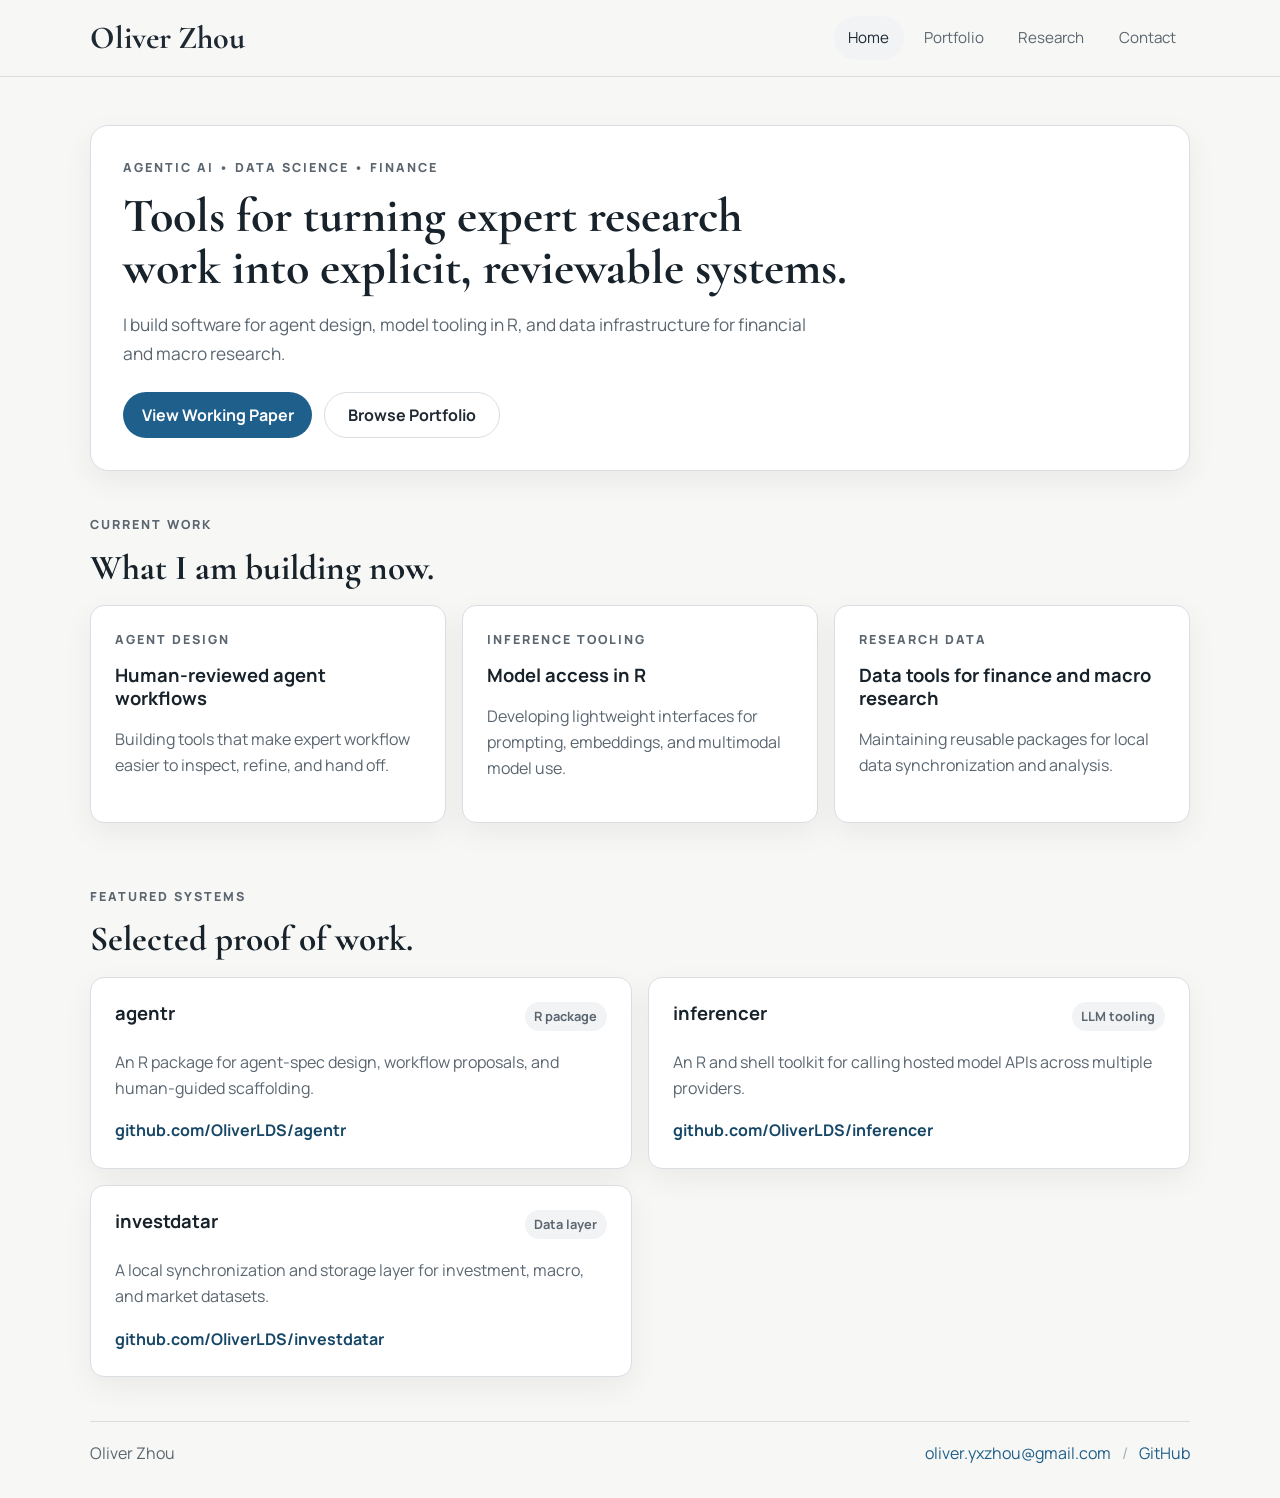
==== commit 09cbcf47: "Refresh project descriptions" ====
--- a/index.html
+++ b/index.html
@@ -94,7 +94,7 @@
             <h3>agentr</h3>
             <span>R package</span>
           </div>
-          <p>An R package for designing and refining human-reviewed agent workflows.</p>
+          <p>An R package for agent-spec design, workflow proposals, and human-guided scaffolding.</p>
           <a href="https://github.com/OliverLDS/agentr">github.com/OliverLDS/agentr</a>
         </article>
 
@@ -103,7 +103,7 @@
             <h3>inferencer</h3>
             <span>LLM tooling</span>
           </div>
-          <p>A lightweight R interface for calling hosted model APIs across providers.</p>
+          <p>An R and shell toolkit for calling hosted model APIs across multiple providers.</p>
           <a href="https://github.com/OliverLDS/inferencer">github.com/OliverLDS/inferencer</a>
         </article>
 
@@ -112,7 +112,7 @@
             <h3>investdatar</h3>
             <span>Data layer</span>
           </div>
-          <p>A package for retrieving and synchronizing investment and macro datasets.</p>
+          <p>A local synchronization and storage layer for investment, macro, and market datasets.</p>
           <a href="https://github.com/OliverLDS/investdatar">github.com/OliverLDS/investdatar</a>
         </article>
       </div>
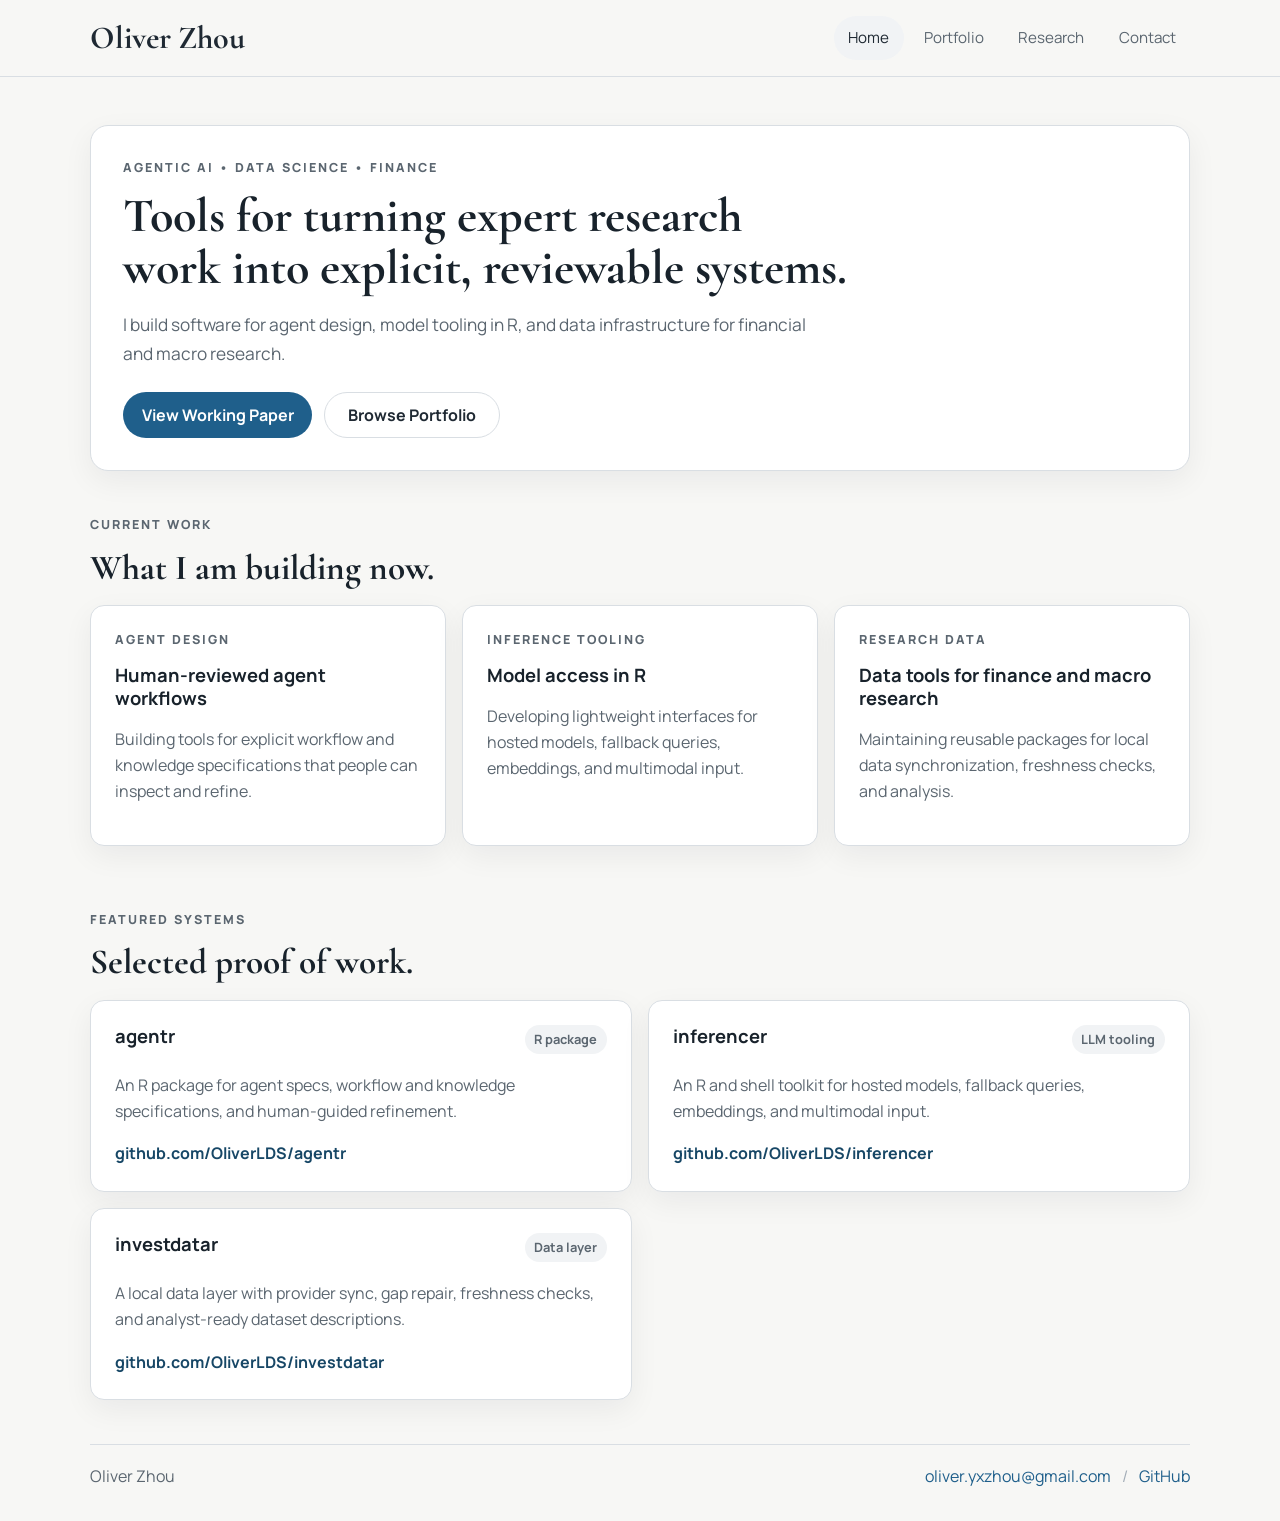
==== commit 5005ee9c: "Refresh portfolio project descriptions" ====
--- a/index.html
+++ b/index.html
@@ -58,8 +58,8 @@
           <p class="card-kicker">Agent Design</p>
           <h3>Human-reviewed agent workflows</h3>
           <p>
-            Building tools that make expert workflow easier to inspect, refine,
-            and hand off.
+            Building tools for explicit workflow and knowledge specifications
+            that people can inspect and refine.
           </p>
         </article>
 
@@ -67,8 +67,8 @@
           <p class="card-kicker">Inference Tooling</p>
           <h3>Model access in R</h3>
           <p>
-            Developing lightweight interfaces for prompting, embeddings, and
-            multimodal model use.
+            Developing lightweight interfaces for hosted models, fallback
+            queries, embeddings, and multimodal input.
           </p>
         </article>
 
@@ -76,7 +76,8 @@
           <p class="card-kicker">Research Data</p>
           <h3>Data tools for finance and macro research</h3>
           <p>
-            Maintaining reusable packages for local data synchronization and analysis.
+            Maintaining reusable packages for local data synchronization,
+            freshness checks, and analysis.
           </p>
         </article>
       </div>
@@ -94,7 +95,7 @@
             <h3>agentr</h3>
             <span>R package</span>
           </div>
-          <p>An R package for agent-spec design, workflow proposals, and human-guided scaffolding.</p>
+          <p>An R package for agent specs, workflow and knowledge specifications, and human-guided refinement.</p>
           <a href="https://github.com/OliverLDS/agentr">github.com/OliverLDS/agentr</a>
         </article>
 
@@ -103,7 +104,7 @@
             <h3>inferencer</h3>
             <span>LLM tooling</span>
           </div>
-          <p>An R and shell toolkit for calling hosted model APIs across multiple providers.</p>
+          <p>An R and shell toolkit for hosted models, fallback queries, embeddings, and multimodal input.</p>
           <a href="https://github.com/OliverLDS/inferencer">github.com/OliverLDS/inferencer</a>
         </article>
 
@@ -112,7 +113,7 @@
             <h3>investdatar</h3>
             <span>Data layer</span>
           </div>
-          <p>A local synchronization and storage layer for investment, macro, and market datasets.</p>
+          <p>A local data layer with provider sync, gap repair, freshness checks, and analyst-ready dataset descriptions.</p>
           <a href="https://github.com/OliverLDS/investdatar">github.com/OliverLDS/investdatar</a>
         </article>
       </div>
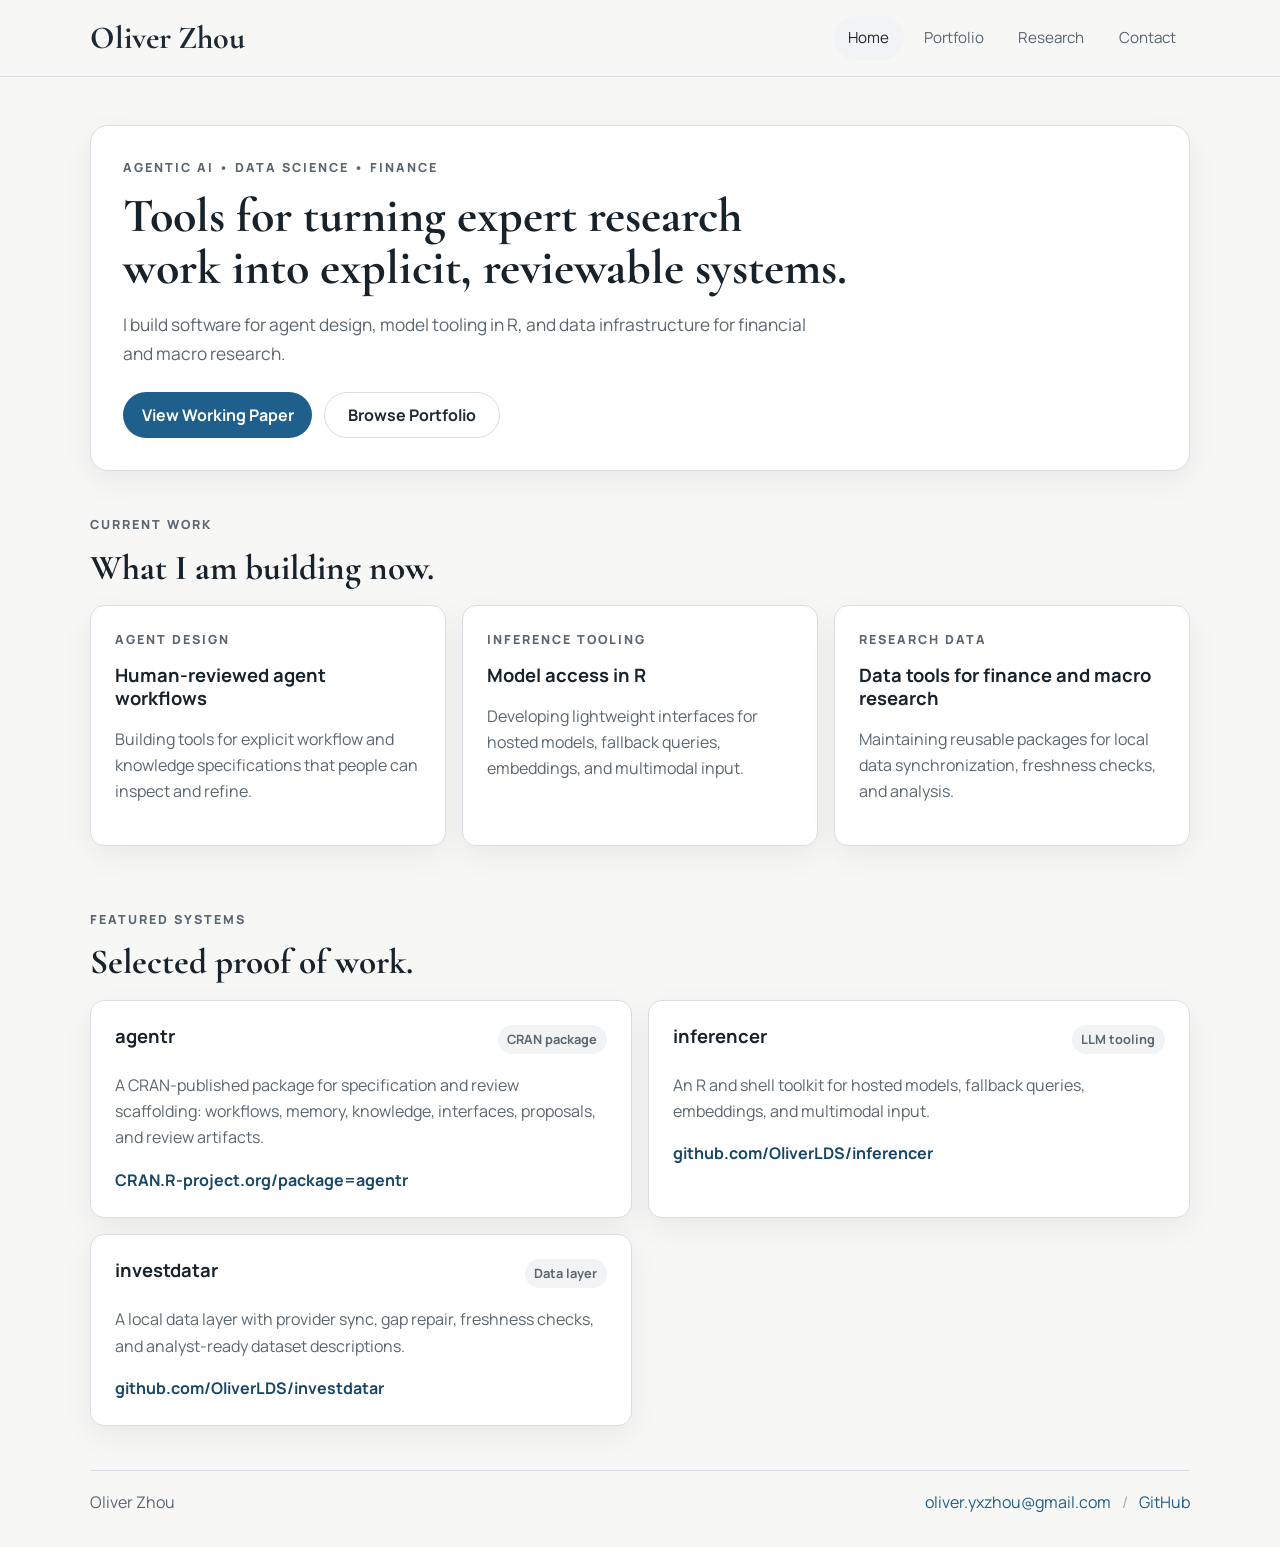
==== commit 0b8fe879: "Update agentr to CRAN" ====
--- a/index.html
+++ b/index.html
@@ -93,10 +93,10 @@
         <article class="project-card reveal">
           <div class="project-topline">
             <h3>agentr</h3>
-            <span>R package</span>
+            <span>CRAN package</span>
           </div>
-          <p>An R package for agent specs, workflow and knowledge specifications, and human-guided refinement.</p>
-          <a href="https://github.com/OliverLDS/agentr">github.com/OliverLDS/agentr</a>
+          <p>A CRAN-published package for specification and review scaffolding: workflows, memory, knowledge, interfaces, proposals, and review artifacts.</p>
+          <a href="https://CRAN.R-project.org/package=agentr">CRAN.R-project.org/package=agentr</a>
         </article>
 
         <article class="project-card reveal">
--- a/assets/style.css
+++ b/assets/style.css
@@ -193,6 +193,10 @@
   margin-bottom: 1.25rem;
 }
 
+.paper-gap {
+  height: clamp(1rem, 2vw, 1.5rem);
+}
+
 .hero-copy h1,
 .page-intro h1,
 .section-heading h2,
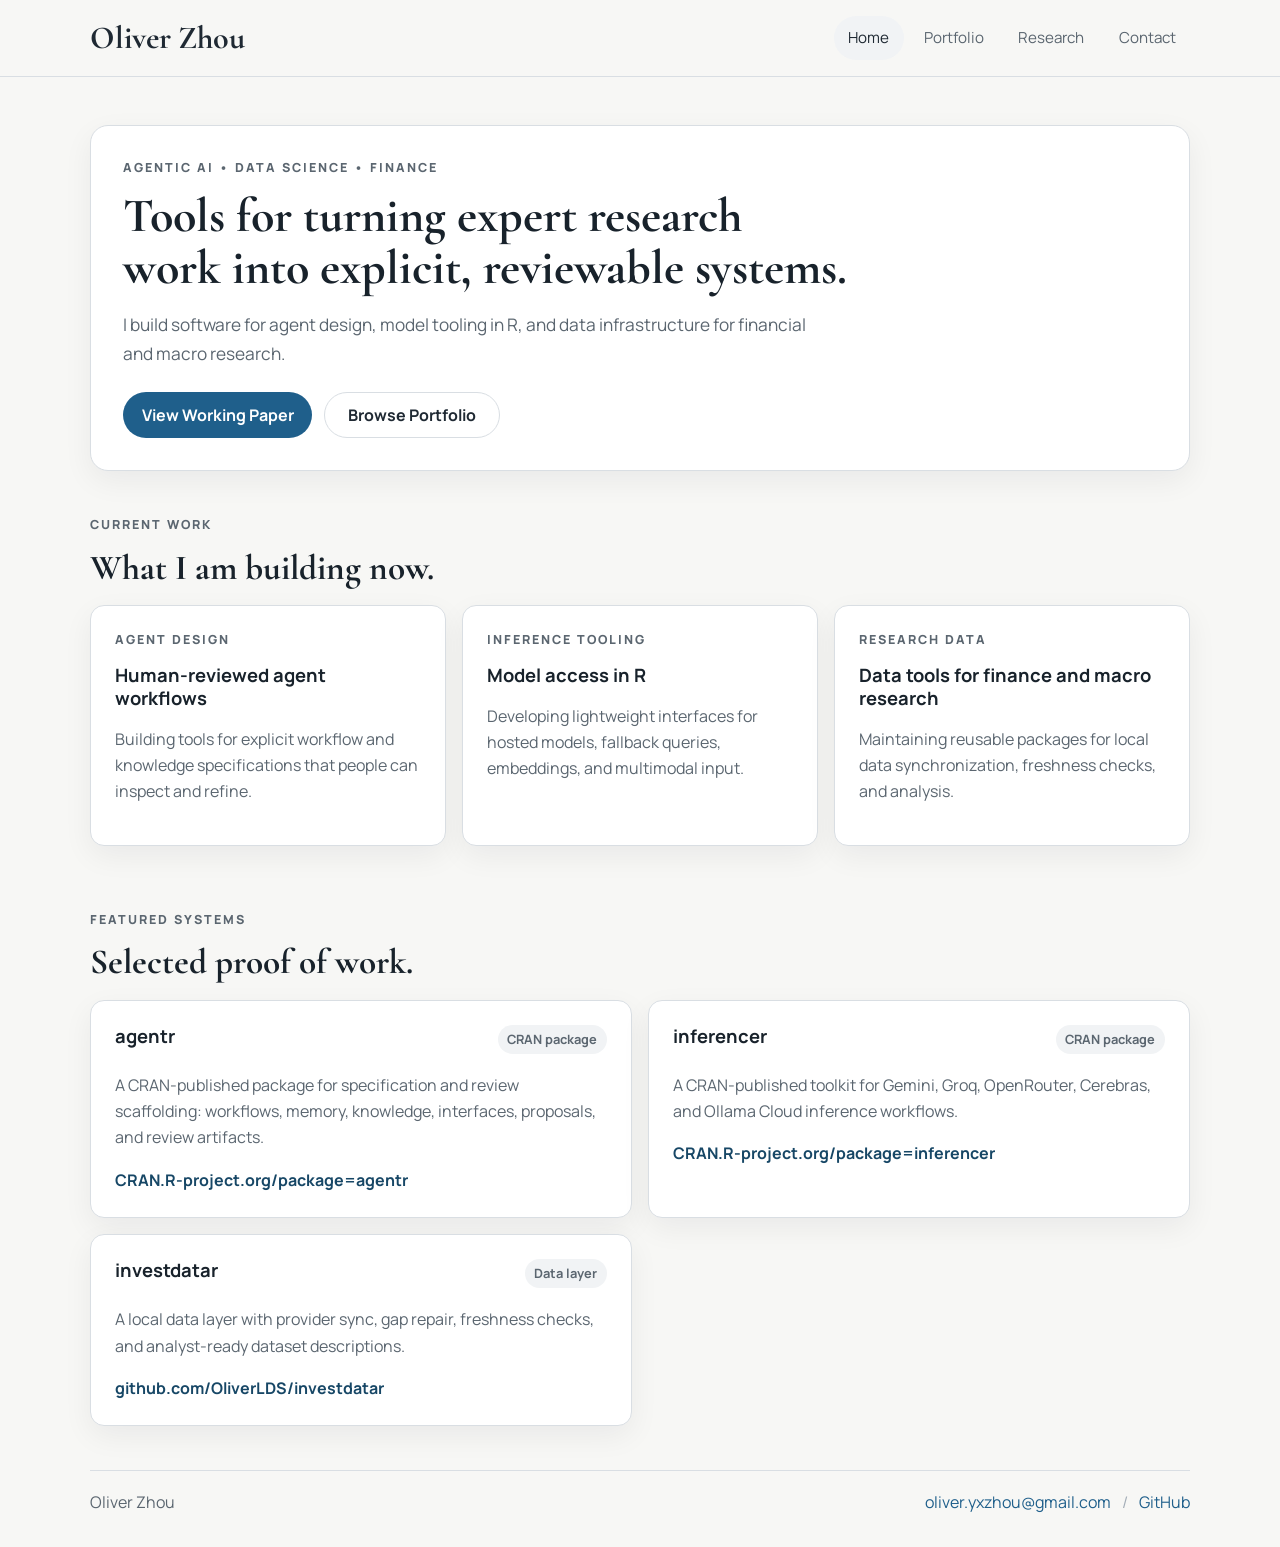
==== commit 4db0bd5b: "Add inferencer CRAN status" ====
--- a/index.html
+++ b/index.html
@@ -102,10 +102,10 @@
         <article class="project-card reveal">
           <div class="project-topline">
             <h3>inferencer</h3>
-            <span>LLM tooling</span>
+            <span>CRAN package</span>
           </div>
-          <p>An R and shell toolkit for hosted models, fallback queries, embeddings, and multimodal input.</p>
-          <a href="https://github.com/OliverLDS/inferencer">github.com/OliverLDS/inferencer</a>
+          <p>A CRAN-published toolkit for Gemini, Groq, OpenRouter, Cerebras, and Ollama Cloud inference workflows.</p>
+          <a href="https://CRAN.R-project.org/package=inferencer">CRAN.R-project.org/package=inferencer</a>
         </article>
 
         <article class="project-card reveal">
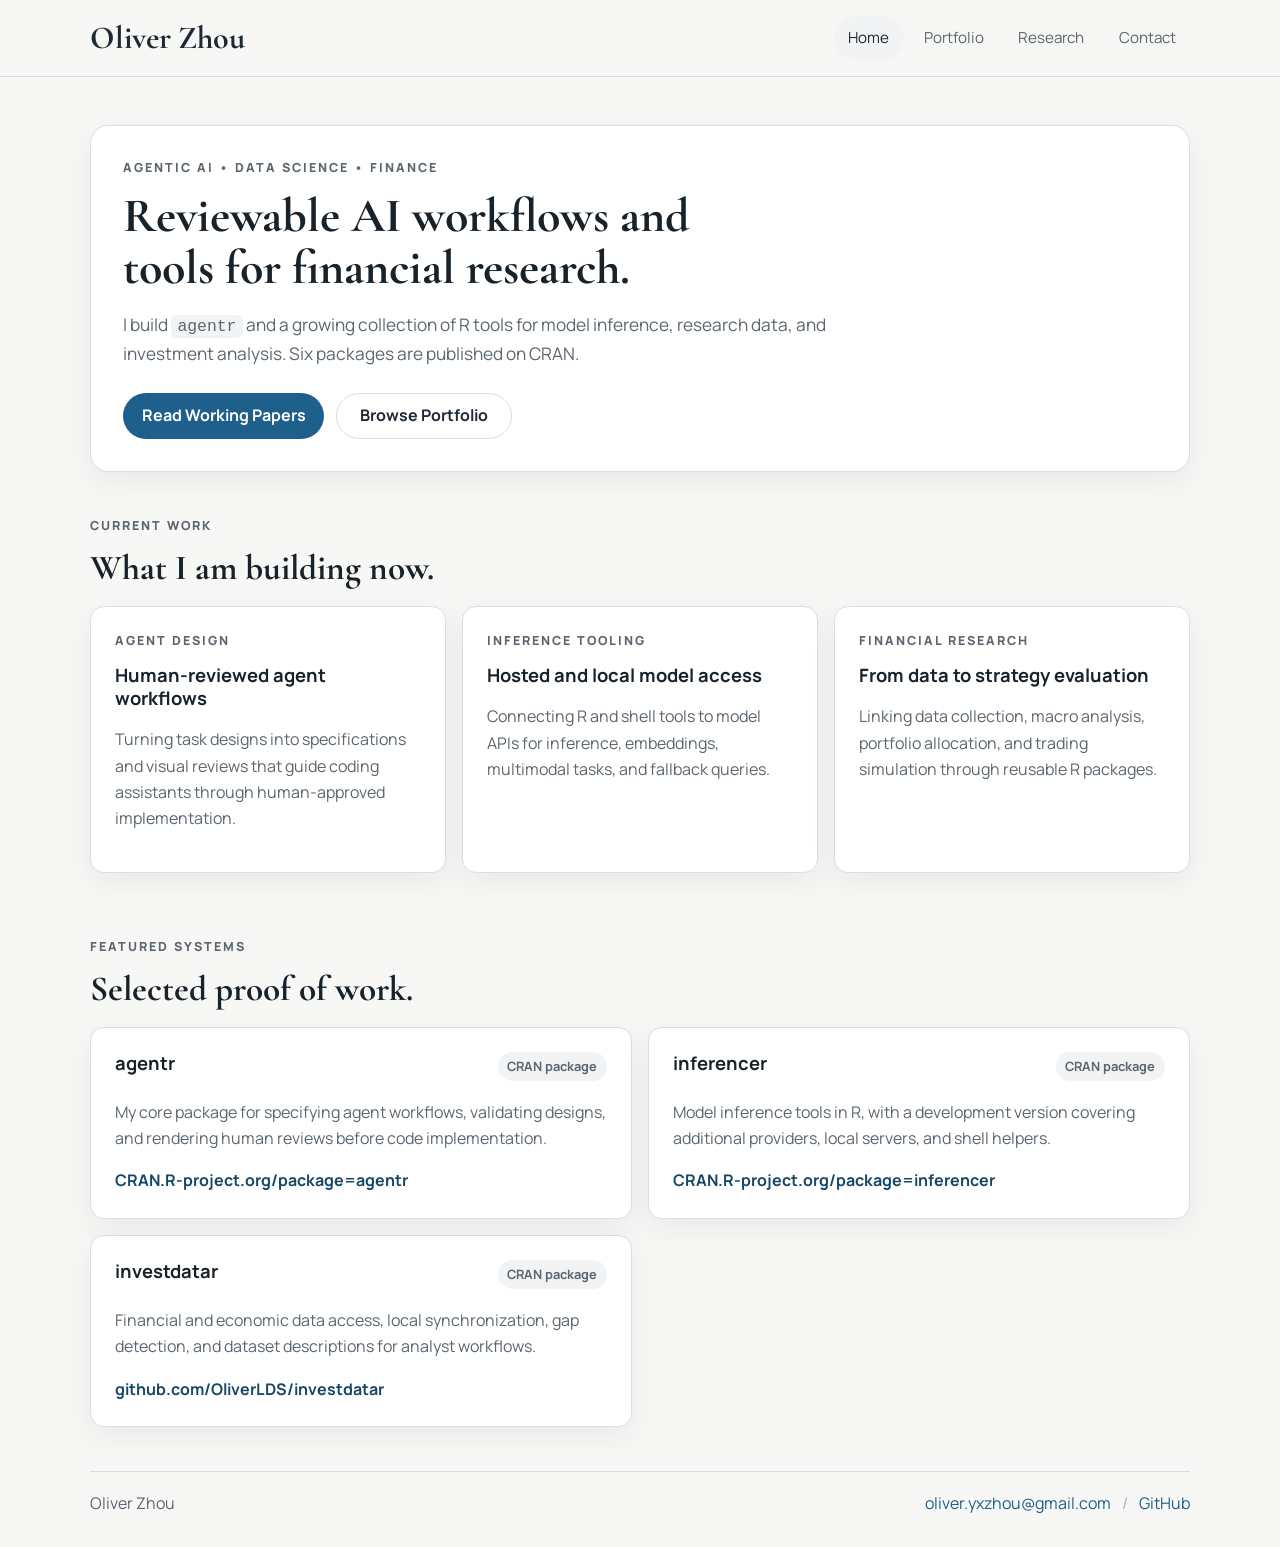
==== commit 62e48b8e: "Refresh portfolio, CRAN packages, and research content" ====
--- a/index.html
+++ b/index.html
@@ -6,7 +6,7 @@
   <title>Oliver Zhou | Portfolio</title>
   <meta
     name="description"
-    content="Oliver Zhou builds tools for agent design, model tooling in R, and research data infrastructure."
+    content="Oliver Zhou builds reviewable AI workflows and R tools for model inference, financial research, and trading simulation."
   />
   <link rel="preconnect" href="https://fonts.googleapis.com" />
   <link rel="preconnect" href="https://fonts.gstatic.com" crossorigin />
@@ -34,13 +34,13 @@
       <div class="container">
         <div class="hero-copy reveal">
           <p class="eyebrow">Agentic AI • Data Science • Finance</p>
-          <h1>Tools for turning expert research work into explicit, reviewable systems.</h1>
+          <h1>Reviewable AI workflows and tools for financial research.</h1>
           <p class="lead">
-            I build software for agent design, model tooling in R, and data infrastructure
-            for financial and macro research.
+            I build <code>agentr</code> and a growing collection of R tools for model
+            inference, research data, and investment analysis. Six packages are published on CRAN.
           </p>
           <div class="hero-actions">
-            <a class="button button-primary" href="research.html">View Working Paper</a>
+            <a class="button button-primary" href="research.html">Read Working Papers</a>
             <a class="button button-secondary" href="cv.html">Browse Portfolio</a>
           </div>
         </div>
@@ -58,26 +58,26 @@
           <p class="card-kicker">Agent Design</p>
           <h3>Human-reviewed agent workflows</h3>
           <p>
-            Building tools for explicit workflow and knowledge specifications
-            that people can inspect and refine.
+            Turning task designs into specifications and visual reviews that
+            guide coding assistants through human-approved implementation.
           </p>
         </article>
 
         <article class="feature-card reveal">
           <p class="card-kicker">Inference Tooling</p>
-          <h3>Model access in R</h3>
+          <h3>Hosted and local model access</h3>
           <p>
-            Developing lightweight interfaces for hosted models, fallback
-            queries, embeddings, and multimodal input.
+            Connecting R and shell tools to model APIs for inference,
+            embeddings, multimodal tasks, and fallback queries.
           </p>
         </article>
 
         <article class="feature-card reveal">
-          <p class="card-kicker">Research Data</p>
-          <h3>Data tools for finance and macro research</h3>
+          <p class="card-kicker">Financial Research</p>
+          <h3>From data to strategy evaluation</h3>
           <p>
-            Maintaining reusable packages for local data synchronization,
-            freshness checks, and analysis.
+            Linking data collection, macro analysis, portfolio allocation,
+            and trading simulation through reusable R packages.
           </p>
         </article>
       </div>
@@ -95,7 +95,7 @@
             <h3>agentr</h3>
             <span>CRAN package</span>
           </div>
-          <p>A CRAN-published package for specification and review scaffolding: workflows, memory, knowledge, interfaces, proposals, and review artifacts.</p>
+          <p>My core package for specifying agent workflows, validating designs, and rendering human reviews before code implementation.</p>
           <a href="https://CRAN.R-project.org/package=agentr">CRAN.R-project.org/package=agentr</a>
         </article>
 
@@ -104,16 +104,16 @@
             <h3>inferencer</h3>
             <span>CRAN package</span>
           </div>
-          <p>A CRAN-published toolkit for Gemini, Groq, OpenRouter, Cerebras, and Ollama Cloud inference workflows.</p>
+          <p>Model inference tools in R, with a development version covering additional providers, local servers, and shell helpers.</p>
           <a href="https://CRAN.R-project.org/package=inferencer">CRAN.R-project.org/package=inferencer</a>
         </article>
 
         <article class="project-card reveal">
           <div class="project-topline">
             <h3>investdatar</h3>
-            <span>Data layer</span>
+            <span>CRAN package</span>
           </div>
-          <p>A local data layer with provider sync, gap repair, freshness checks, and analyst-ready dataset descriptions.</p>
+          <p>Financial and economic data access, local synchronization, gap detection, and dataset descriptions for analyst workflows.</p>
           <a href="https://github.com/OliverLDS/investdatar">github.com/OliverLDS/investdatar</a>
         </article>
       </div>
